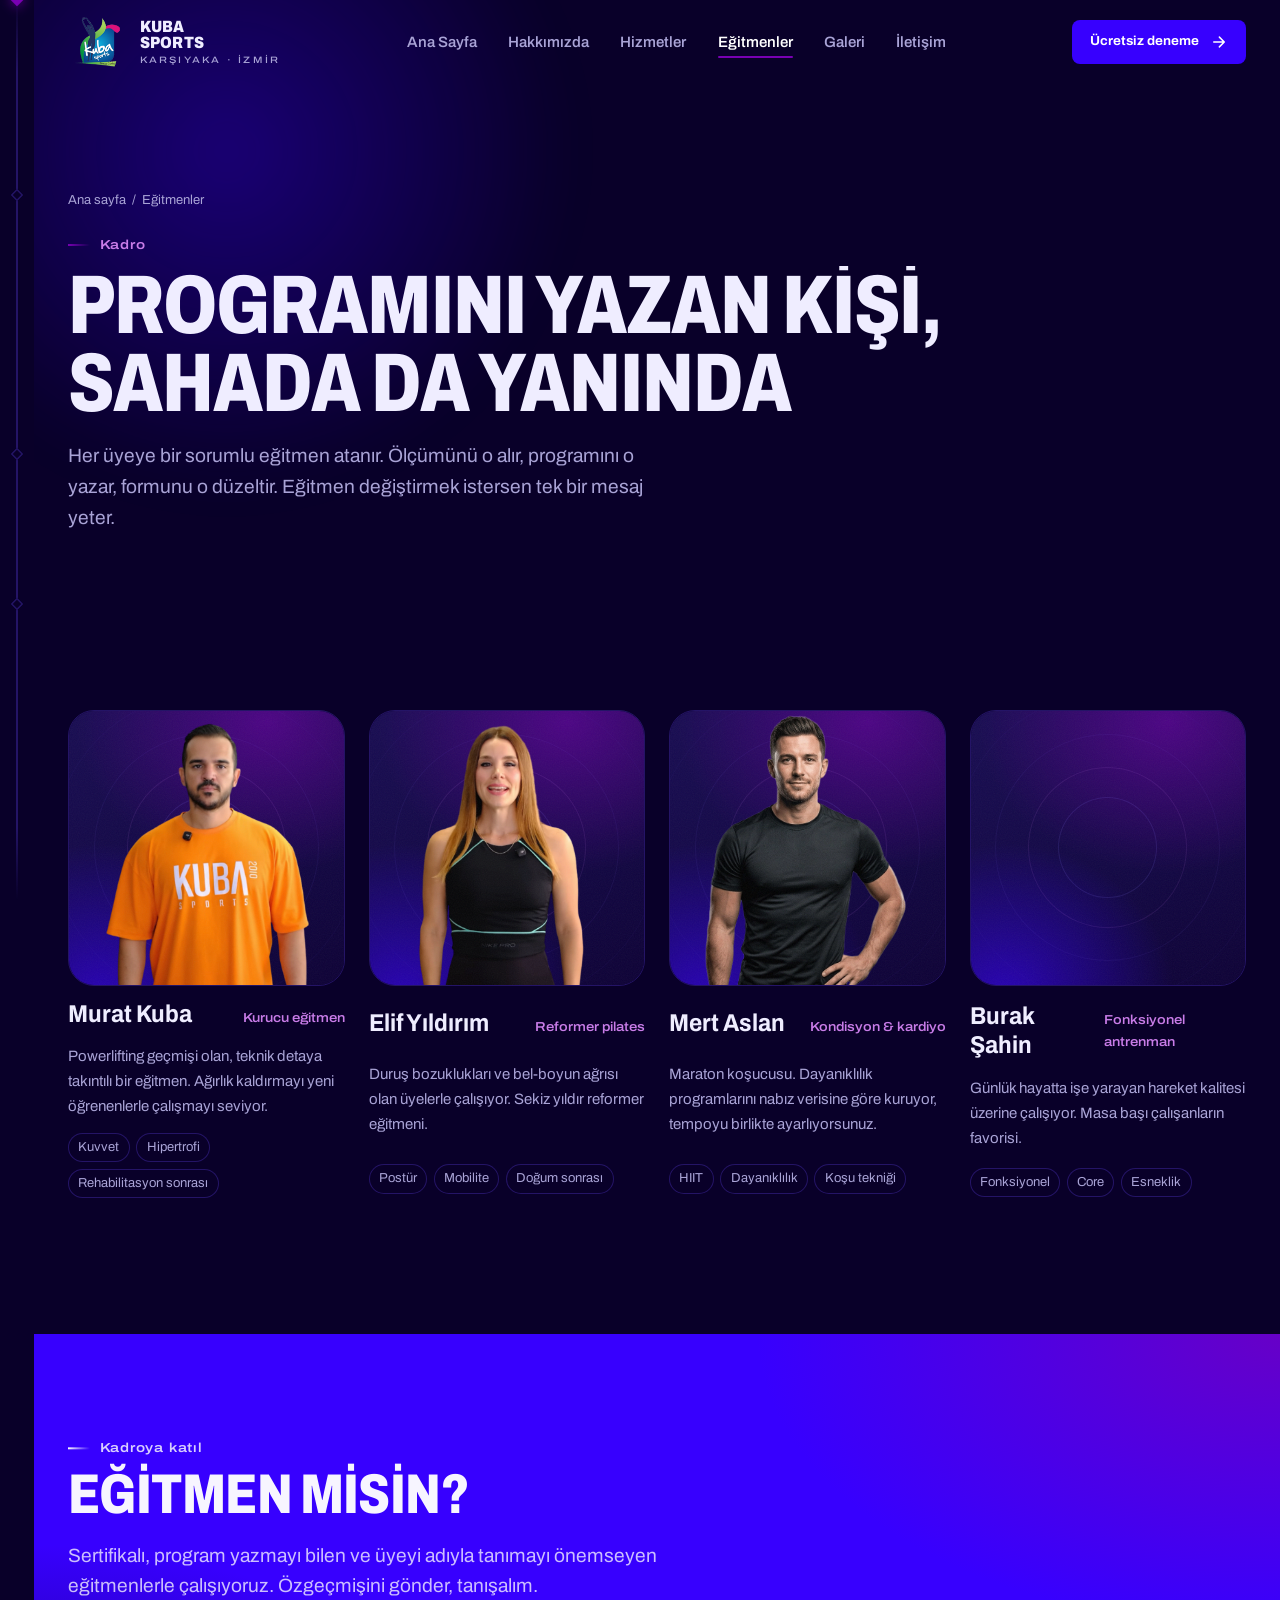
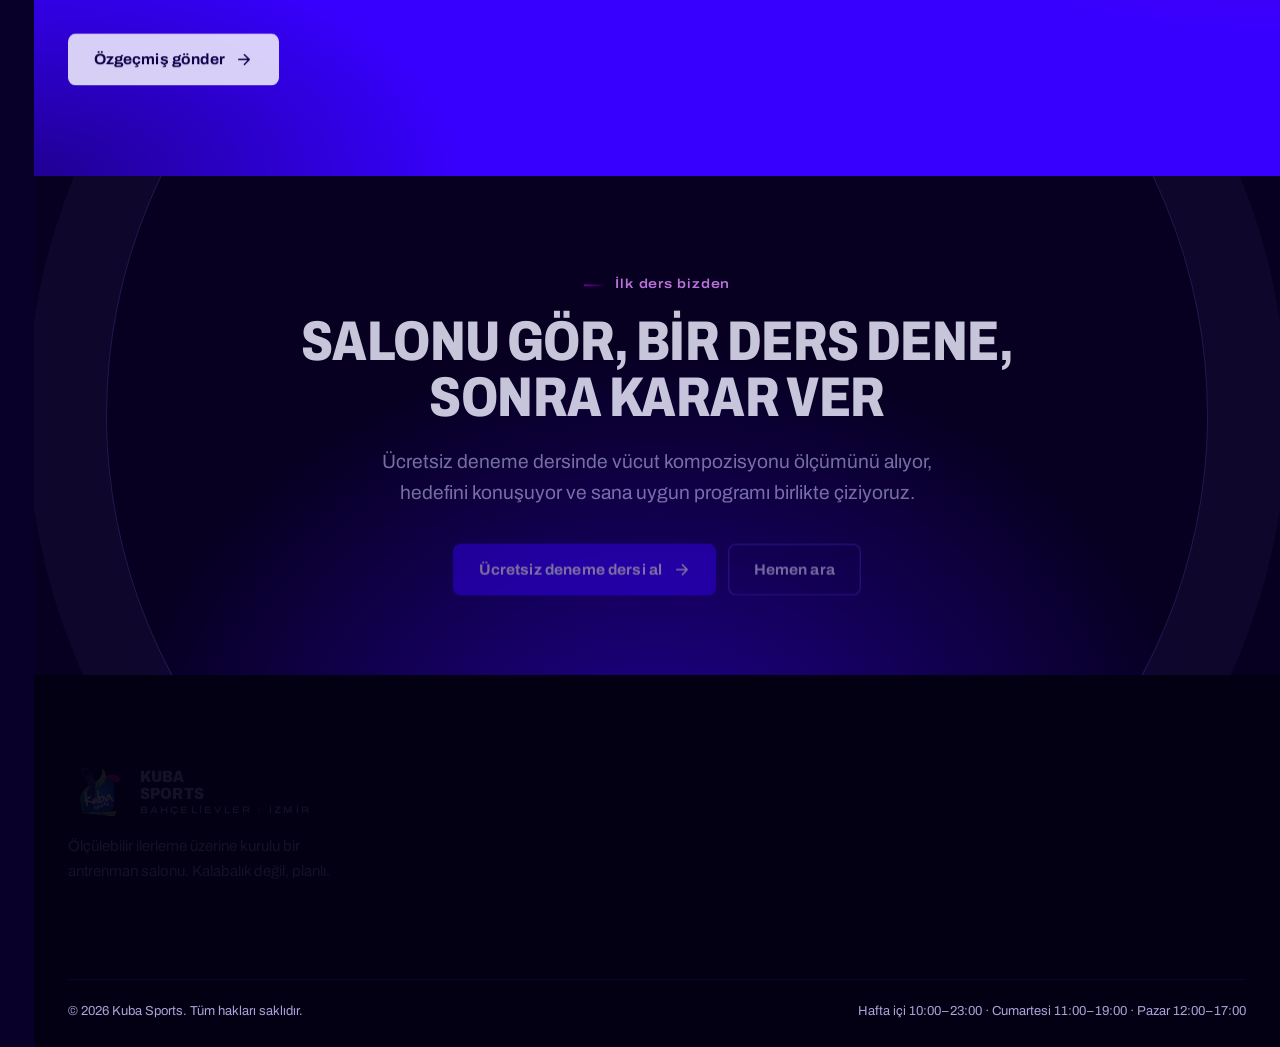
==== egitmenler.html @ 854f42fb "first commit" ====
<!DOCTYPE html>
<html lang="tr">
<head>
<meta charset="utf-8">
<meta name="viewport" content="width=device-width, initial-scale=1">
<title>Eğitmenler · Kuba Sports — Bahçelievler, İzmir</title>
<meta name="description" content="Kuba Sports eğitmen kadrosu: kuvvet, kondisyon, reformer pilates ve beslenme alanlarında sertifikalı antrenörler.">
<meta name="theme-color" content="#090029">
<meta property="og:title" content="Eğitmenler · Kuba Sports">
<meta property="og:description" content="Kuba Sports eğitmen kadrosu: kuvvet, kondisyon, reformer pilates ve beslenme alanlarında sertifikalı antrenörler.">
<meta property="og:type" content="website">
<meta property="og:locale" content="tr_TR">
<link rel="preconnect" href="https://fonts.googleapis.com">
<link rel="preconnect" href="https://fonts.gstatic.com" crossorigin>
<link rel="stylesheet" href="https://fonts.googleapis.com/css2?family=Archivo:wdth,wght@62..125,100..900&display=swap">
<link rel="stylesheet" href="assets/css/style.css">
<link rel="icon" href="assets/img/favicon-32.png" sizes="32x32" type="image/png">
<link rel="icon" href="assets/img/favicon-192.png" sizes="192x192" type="image/png">
<link rel="apple-touch-icon" href="assets/img/apple-touch-icon.png">
<link rel="canonical" href="https://www.kubasports.com/egitmenler.html">
<!-- HONOR_REDUCED_MOTION: false = işletim sisteminin "hareketi azalt" tercihini yok say (varsayılan);
     true = tercih açıksa giriş/kaydırma animasyonlarını kapat (html.reduce). Bkz. style.css sonu, main.js §4. -->
<script>(function(d,w){var h=d.documentElement;h.className+=" js";var HONOR_REDUCED_MOTION=false;if(HONOR_REDUCED_MOTION&&w.matchMedia("(prefers-reduced-motion: reduce)").matches){h.className+=" reduce";}else if("IntersectionObserver" in w){h.className+=" anim";w.__animGuard=setTimeout(function(){if(!d.querySelector(".is-in"))h.className=h.className.replace(/\banim\b/,"");},4000);}})(document,window);</script>

<!-- GSAP 3.12.5 (yerel kopya) — main.js §4 kaydırma belirmelerini bununla yapar.
     defer sırası korunmalı: main.js bu ikisinden SONRA çalışır. CDN yerine yerel
     dosya: head'deki 4 sn emniyet zamanlayıcısı yavaş ağda GSAP inmeden tetiklenip
     animasyonu sessizce iptal ediyordu. Yerel kopyada böyle bir yarış yok. -->
<script src="assets/js/vendor/gsap.min.js" defer></script>
<script src="assets/js/vendor/ScrollTrigger.min.js" defer></script>
<script src="assets/js/main.js" defer></script>
<!-- Yerel işletme yapısal verisi. Adres, telefon ve koordinatları gerçek
     bilgilerle güncelleyin; Google işletme panelindeki verilerle birebir aynı olmalı. -->
<script type="application/ld+json">
{
  "@context": "https://schema.org",
  "@type": "HealthClub",
  "name": "Kuba Sports",
  "description": "Bahçelievler, İzmir'de ölçülebilir ilerleme üzerine kurulu antrenman salonu.",
  "url": "https://www.kubasports.com/",
  "telephone": "+90-232-382-20-82",
  "email": "info@kubasports.com",
  "address": {
    "@type": "PostalAddress",
    "streetAddress": "Bahçelievler Mah. Zübeyde Hanım Cd.",
    "addressLocality": "Karşıyaka",
    "addressRegion": "İzmir",
    "postalCode": "35600",
    "addressCountry": "TR"
  },
  "openingHoursSpecification": [
    { "@type": "OpeningHoursSpecification", "dayOfWeek": ["Monday","Tuesday","Wednesday","Thursday","Friday"], "opens": "10:00", "closes": "23:00" },
    { "@type": "OpeningHoursSpecification", "dayOfWeek": "Saturday", "opens": "11:00", "closes": "19:00" },
    { "@type": "OpeningHoursSpecification", "dayOfWeek": "Sunday", "opens": "12:00", "closes": "17:00" }
  ],
  "priceRange": "$$"
}
</script>
</head>
<body>
<a class="skip" href="#main">İçeriğe geç</a>

<div class="rail" aria-hidden="true"><span class="rail__track"></span><span class="rail__fill"></span></div>

<header class="site-header">
  <div class="container header-inner">
    <a class="brand" href="index.html" aria-label="Kuba Sports ana sayfa">
      <img class="brand__mark" src="assets/img/kubasports-logo.png" alt="" width="116" height="100" decoding="async">
      <span class="brand__name">KUBA<br>SPORTS<span>KARŞIYAKA · İZMİR</span></span>
    </a>
    <nav class="nav" aria-label="Ana menü">
      <ul><li><a href="index.html">Ana Sayfa</a></li><li><a href="hakkimizda.html">Hakkımızda</a></li><li><a href="hizmetler.html">Hizmetler</a></li><li><a href="egitmenler.html" aria-current="page">Eğitmenler</a></li><li><a href="galeri.html">Galeri</a></li><li><a href="iletisim.html">İletişim</a></li></ul>
    </nav>
    <div class="header-actions">
      <a class="btn btn--sm" href="iletisim.html"><span>Ücretsiz deneme</span><svg class="arrow" viewBox="0 0 24 24" fill="none" stroke="currentColor" stroke-width="2" stroke-linecap="round" stroke-linejoin="round" aria-hidden="true"><path d="M5 12h13M12.5 5.5 19 12l-6.5 6.5"/></svg></a>
      <button class="burger" type="button" aria-label="Menüyü aç" aria-expanded="false" aria-controls="drawer"><span></span></button>
    </div>
  </div>
</header>

<div class="drawer" id="drawer" aria-hidden="true">
  <a href="index.html">ANA SAYFA<small>00</small></a><a href="hakkimizda.html">HAKKIMIZDA<small>01</small></a><a href="hizmetler.html">HİZMETLER<small>02</small></a><a href="egitmenler.html" aria-current="page">EĞİTMENLER<small>03</small></a><a href="galeri.html">GALERİ<small>04</small></a><a href="iletisim.html">İLETİŞİM<small>05</small></a>
  <a class="btn" href="iletisim.html"><span>Ücretsiz deneme dersi</span><svg class="arrow" viewBox="0 0 24 24" fill="none" stroke="currentColor" stroke-width="2" stroke-linecap="round" stroke-linejoin="round" aria-hidden="true"><path d="M5 12h13M12.5 5.5 19 12l-6.5 6.5"/></svg></a>
</div>

<main id="main">

<section class="page-head" data-rail><span class="page-head__glow" aria-hidden="true"></span><div class="container"><nav class="crumbs" aria-label="Site yolu"><a href="index.html">Ana sayfa</a> &nbsp;/&nbsp; Eğitmenler</nav><span class="tag">Kadro</span><h1 class="h1" style="margin-top:.6rem"><span class="mask"><span>PROGRAMINI YAZAN KİŞİ,<br>SAHADA DA YANINDA</span></span></h1><p class="lead" style="margin-top:1.2rem">Her üyeye bir sorumlu eğitmen atanır. Ölçümünü o alır, programını o yazar, formunu o düzeltir. Eğitmen değiştirmek istersen tek bir mesaj yeter.</p></div></section>

<section class="section section--flush-top" data-rail>
  <div class="container">
    <div class="grid g-2 g-4 reveal-group"><article class="trainer"><div class="media media--cutout" style="--photo:url('../img/murat-kuba-2.png')"><span class="media__rings" aria-hidden="true"><i></i><i></i><i></i><i></i></span><span class="media__grain" aria-hidden="true"></span></div><div class="trainer__meta"><h3 class="h3">Murat Kuba</h3><span class="trainer__role">Kurucu eğitmen</span></div><p>Powerlifting geçmişi olan, teknik detaya takıntılı bir eğitmen. Ağırlık kaldırmayı yeni öğrenenlerle çalışmayı seviyor.</p><ul class="trainer__tags"><li>Kuvvet</li><li>Hipertrofi</li><li>Rehabilitasyon sonrası</li></ul></article><article class="trainer"><div class="media media--cutout" style="--photo:url('../img/pt2.png')"><span class="media__rings" aria-hidden="true"><i></i><i></i><i></i><i></i></span><span class="media__grain" aria-hidden="true"></span></div><div class="trainer__meta"><h3 class="h3">Elif Yıldırım</h3><span class="trainer__role">Reformer pilates</span></div><p>Duruş bozuklukları ve bel-boyun ağrısı olan üyelerle çalışıyor. Sekiz yıldır reformer eğitmeni.</p><ul class="trainer__tags"><li>Postür</li><li>Mobilite</li><li>Doğum sonrası</li></ul></article><article class="trainer"><div class="media media--cutout" style="--photo:url('../img/pt4.webp')"><span class="media__rings" aria-hidden="true"><i></i><i></i><i></i><i></i></span><span class="media__grain" aria-hidden="true"></span></div><div class="trainer__meta"><h3 class="h3">Mert Aslan</h3><span class="trainer__role">Kondisyon &amp; kardiyo</span></div><p>Maraton koşucusu. Dayanıklılık programlarını nabız verisine göre kuruyor, tempoyu birlikte ayarlıyorsunuz.</p><ul class="trainer__tags"><li>HIIT</li><li>Dayanıklılık</li><li>Koşu tekniği</li></ul></article><article class="trainer"><div class="media media--cutout" style="--photo:url('../img/pt1.webp')"><span class="media__rings" aria-hidden="true"><i></i><i></i><i></i><i></i></span><span class="media__grain" aria-hidden="true"></span></div><div class="trainer__meta"><h3 class="h3">Burak Şahin</h3><span class="trainer__role">Fonksiyonel antrenman</span></div><p>Günlük hayatta işe yarayan hareket kalitesi üzerine çalışıyor. Masa başı çalışanların favorisi.</p><ul class="trainer__tags"><li>Fonksiyonel</li><li>Core</li><li>Esneklik</li></ul></article></div>
  </div>
</section>

<section class="panel" data-rail>
  <div class="container">
    <div class="reveal-group" style="max-width:62ch">
      <span class="tag">Kadroya katıl</span>
      <h2 class="h2" style="margin-top:.4rem">EĞİTMEN MİSİN?</h2>
      <p class="lead" style="margin-top:1rem">Sertifikalı, program yazmayı bilen ve üyeyi adıyla tanımayı önemseyen eğitmenlerle çalışıyoruz. Özgeçmişini gönder, tanışalım.</p>
      <div class="btn-row" style="margin-top:1.8rem">
        <a class="btn btn--on-volt" href="mailto:kariyer@kubasports.com"><span>Özgeçmiş gönder</span><svg class="arrow" viewBox="0 0 24 24" fill="none" stroke="currentColor" stroke-width="2" stroke-linecap="round" stroke-linejoin="round" aria-hidden="true"><path d="M5 12h13M12.5 5.5 19 12l-6.5 6.5"/></svg></a>
      </div>
    </div>
  </div>
</section>

<section class="cta-band" data-rail>
  <div class="container cta-band__inner reveal-group">
    <span class="tag">İlk ders bizden</span>
    <h2 class="h2">SALONU GÖR, BİR DERS DENE,<br>SONRA KARAR VER</h2>
    <p class="lead" style="text-align:center">Ücretsiz deneme dersinde vücut kompozisyonu ölçümünü alıyor, hedefini konuşuyor ve sana uygun programı birlikte çiziyoruz.</p>
    <div class="btn-row" style="justify-content:center;margin-top:.8rem">
      <a class="btn" href="iletisim.html"><span>Ücretsiz deneme dersi al</span><svg class="arrow" viewBox="0 0 24 24" fill="none" stroke="currentColor" stroke-width="2" stroke-linecap="round" stroke-linejoin="round" aria-hidden="true"><path d="M5 12h13M12.5 5.5 19 12l-6.5 6.5"/></svg></a>
      <a class="btn btn--ghost" href="tel:+902323822082"><span>Hemen ara</span></a>
    </div>
  </div>
</section>
</main>

<footer class="site-footer">
  <div class="container">
    <div class="footer-grid reveal-group">
      <div>
        <a class="brand" href="index.html" aria-label="Kuba Sports ana sayfa">
          <img class="brand__mark" src="assets/img/kubasports-logo.png" alt="" width="116" height="100" decoding="async">
          <span class="brand__name">KUBA<br>SPORTS<span>BAHÇELİEVLER · İZMİR</span></span>
        </a>
        <p class="muted" style="margin-top:1rem;max-width:32ch;font-size:var(--fs-sm)">Ölçülebilir ilerleme üzerine kurulu bir antrenman salonu. Kalabalık değil, planlı.</p>
      </div>
      <div>
        <h4>Salon</h4>
        <ul><li><a href="hakkimizda.html">Hakkımızda</a></li><li><a href="hizmetler.html">Hizmetler</a></li><li><a href="egitmenler.html">Eğitmenler</a></li><li><a href="galeri.html">Galeri</a></li><li><a href="iletisim.html">İletişim</a></li></ul>
      </div>
      <div>
        <h4>Hizmetler</h4>
        <ul>
          <li><a href="hizmetler.html#performans">Vücut performansı</a></li>
          <li><a href="hizmetler.html#kardiyo">Kardiyo &amp; kondisyon</a></li>
          <li><a href="hizmetler.html#pilates">Reformer pilates</a></li>
          <li><a href="hizmetler.html#beslenme">Beslenme desteği</a></li>
        </ul>
      </div>
      <div>
        <h4>Ulaşım</h4>
        <ul class="muted">
          <li>Bahçelievler, Zübeyde Hanım Cd.<br>35600 Karşıyaka / İzmir</li>
          <li><a href="tel:+902323822082">0 (232) 382 20 82</a></li>
          <li><a href="mailto:info@kubasports.com">info@kubasports.com</a></li>
        </ul>
        <div class="socials" style="margin-top:1rem">
          <a href="https://www.instagram.com/kubasports" target="_blank" rel="noopener" aria-label="Instagram"><svg viewBox="0 0 24 24" fill="none" stroke="currentColor" stroke-width="1.7" stroke-linecap="round" stroke-linejoin="round" aria-hidden="true"><rect x="3.5" y="3.5" width="17" height="17" rx="5"/><circle cx="12" cy="12" r="3.8"/><circle cx="17" cy="7" r="1"/></svg></a>
          <a href="https://www.facebook.com/people/Kuba-Sports-Fitness-Center/100063481929854/#" target="_blank" rel="noopener" aria-label="Facebook"><svg viewBox="0 0 24 24" fill="none" stroke="currentColor" stroke-width="1.7" stroke-linecap="round" stroke-linejoin="round" aria-hidden="true"><path d="M18 2.5h-3a5 5 0 0 0-5 5v3H7v4h3v7h4v-7h3l1-4h-4v-3a1 1 0 0 1 1-1h3Z"/></svg></a>
        </div>
      </div>
    </div>
    <div class="footer-bottom">
      <span>&copy; <span data-year>2026</span> Kuba Sports. Tüm hakları saklıdır.</span>
      <span>Hafta içi 10:00–23:00 · Cumartesi 11:00–19:00 · Pazar 12:00–17:00</span>
    </div>
  </div>
</footer>
</body>
</html>
---- assets/css/style.css ----
/* =============================================================
   KUBA SPORTS — Bahçelievler, İzmir
   Tasarım sistemi / Design system
   60% #090029  ·  30% #3700FE  ·  10% #7900B2
   ============================================================= */
/* ---------- 1. Tokens ---------- */
:root{
  /* Marka renkleri — 60/30/10 alan dağılımı */
  --ink:      #090029;   /* %60 — sayfa zemini */
  --volt:     #3700FE;   /* %30 — tam genişlik paneller, butonlar */
  --plum:     #7900B2;   /* %10 — vurgular, parıltı, işaretler */

  /* Türevler */
  --ink-950:  #040014;
  --ink-900:  #070020;
  --ink-800:  #0D0135;
  --ink-750:  #120744;
  --ink-700:  #180C52;
  --ink-600:  #241466;
  --volt-lit: #8B7BFF;   /* koyu zeminde okunur volt tonu (6.1:1) */
  --plum-lit: #C97CE8;
  --paper:    #EFEDFF;
  --paper-dim:#A9A3D6;
  --white:    #FFFFFF;

  /* Tipografi */
  --font: 'Archivo', 'Segoe UI', system-ui, -apple-system, sans-serif;
  --fs-display: clamp(2.9rem, 9.4vw, 8rem);
  --fs-hero-sub: clamp(1rem, 1.4vw, 1.15rem);
  --fs-h1:  clamp(2.6rem, 6.5vw, 5.2rem);
  --fs-h2:  clamp(2rem, 4.4vw, 3.5rem);
  --fs-h3:  clamp(1.3rem, 1.9vw, 1.65rem);
  --fs-h4:  clamp(1.05rem, 1.3vw, 1.2rem);
  --fs-body: 1.0625rem;
  --fs-sm:  0.9375rem;
  --fs-xs:  0.8125rem;

  /* Ritim */
  --space-1: 0.5rem;
  --space-2: 1rem;
  --space-3: 1.5rem;
  --space-4: 2.5rem;
  --space-5: 4rem;
  --space-6: 6rem;
  --space-7: 8.5rem;

  --radius-s: 8px;
  --radius-m: 16px;
  --radius-l: 26px;
  --maxw: 1400px;
  --rail: 34px;

  --ease:     cubic-bezier(.16,1,.3,1);    /* yumuşak duruş — giriş hareketleri */
  --ease-out: cubic-bezier(.22,.61,.36,1); /* yavaşlayarak durur — hover */

  /* Süre amaca göre seçilir; tek bir değer her yere uygulanmaz.
     Hepsi transform/opacity üzerinden çalışır, layout yeniden hesaplanmaz. */
  --t-feedback: 220ms;  /* renk, opaklık, odak — anında cevap */
  --t-move:     300ms;  /* kalkma, kayma, ölçek */
  --t-press:    140ms;  /* basma — bırakmadan hızlı olmalı */
  --t-zoom:     560ms;  /* görsel yakınlaşması: geniş alan, uzun yol */
  --t-enter:    620ms;  /* sayfa başlığı bloğunun açılışı */
  --t-reveal:   720ms;  /* kaydırmada beliren bloklar */
  --t-hero:     820ms;  /* yalnızca açılış koreografisi */

  /* Kaydırma belirmesi (reveal) — main.js §4 bu değerleri okur. */
  --reveal-shift: 30px; /* başlangıçtaki aşağı kayma */
  --reveal-step:  80ms; /* aynı karede giren hedefler arası kademe */
  --reveal-cap:   7;    /* kademe üst sınırı: en geç 7 × 80 = 560 ms */

  /* MİMARİ KURAL — bu ayrım olmazsa geçişler birbirini ezer:
     · GİRİŞ hareketi (reveal, hero, çekmece)  -> translate / scale (bağımsız property)
     · ETKİLEŞİM hareketi (hover, active)      -> transform
     Ayrıca bir "transition" kısayolu, aynı elemana uyan başka bir kuralda
     tekrar yazılırsa öncekinin listesini TAMAMEN siler. Bu yüzden geniş
     seçiciler (".footer-grid a", ".drawer a" gibi) bileşenleri kapsamamalıdır. */
}

/* ---------- 2. Reset ---------- */
*,*::before,*::after{ box-sizing:border-box; }
html{ -webkit-text-size-adjust:100%; scroll-behavior:smooth; }
body{
  margin:0;
  background:var(--ink);
  color:var(--paper);
  font-family:var(--font);
  font-size:var(--fs-body);
  line-height:1.65;
  font-variation-settings:'wdth' 100,'wght' 400;
  -webkit-font-smoothing:antialiased;
  overflow-x:hidden;
}
img,svg,video{ max-width:100%; display:block; }
a{ color:inherit; text-decoration:none; }
button{ font:inherit; color:inherit; background:none; border:0; cursor:pointer; }
h1,h2,h3,h4,p,ul,ol,figure{ margin:0; }
ul{ list-style:none; padding:0; }
::selection{ background:var(--plum); color:var(--white); }

:focus-visible{
  outline:3px solid var(--plum-lit);
  outline-offset:3px;
  border-radius:4px;
}

.skip{
  position:absolute; left:-9999px; top:0; z-index:200;
  background:var(--volt); color:var(--white);
  padding:.75rem 1.25rem; border-radius:0 0 var(--radius-s) 0;
}
.skip:focus{ left:0; }

/* ---------- 3. Tipografik sınıflar ---------- */
.display{
  font-size:var(--fs-display);
  font-variation-settings:'wdth' 74,'wght' 900;
  line-height:.86;
  letter-spacing:-.015em;
  text-transform:uppercase;
  margin:0;
}

/* Vurgu kelimesi — %30 volt'tan %10 plum'a geçiş.
   Ham --volt (#3700FE) ink zemini üzerinde okunmaz; bu yüzden sistemin
   "koyu zeminde okunur" türevleri kullanılır. Uçlar #8B7BFF (6.1:1) ve
   #C97CE8 (7.2:1); aradaki tonlar da AA eşiğinin üzerinde kalır. */
.display__accent{
  color:var(--volt-lit);            /* background-clip yoksa düz geri dönüş */
}
@supports (background-clip:text) or (-webkit-background-clip:text){
  .display__accent{
    background-image:linear-gradient(100deg,var(--plum),var(--volt));
    -webkit-background-clip:text;
            background-clip:text;
    color:transparent;
  }
}
/* Yüksek kontrast modunda metin kaybolmamalı — gradyan iptal, sistem rengi. */
@media (forced-colors:active){
  .display__accent{ background-image:none; color:CanvasText; }
}
h1,.h1{ font-size:var(--fs-h1); font-variation-settings:'wdth' 78,'wght' 800; line-height:.94; letter-spacing:-.012em; text-transform:uppercase; }
h2,.h2{ font-size:var(--fs-h2); font-variation-settings:'wdth' 80,'wght' 800; line-height:1.0; letter-spacing:-.01em; text-transform:uppercase; }
h3,.h3{ font-size:var(--fs-h3); font-variation-settings:'wdth' 92,'wght' 700; line-height:1.18; }
h4,.h4{ font-size:var(--fs-h4); font-variation-settings:'wdth' 95,'wght' 650; line-height:1.3; }

.lead{ font-size:clamp(1.05rem,1.5vw,1.25rem); color:var(--paper-dim); max-width:56ch; line-height:1.6; }
.muted{ color:var(--paper-dim); }
.measure{ max-width:64ch; }
.measure-s{ max-width:48ch; }

/* Bölüm etiketi — tick + küçük genişletilmiş metin */
.tag{
  display:inline-flex; align-items:center; gap:.6rem;
  font-size:var(--fs-xs);
  font-variation-settings:'wdth' 118,'wght' 600;
  color:var(--plum-lit);
  letter-spacing:.06em;
}
.tag::before{
  content:''; width:22px; height:2px; flex:none;
  background:linear-gradient(90deg,var(--plum),transparent);
}

/* ---------- 4. Yerleşim ---------- */
.container{
  width:100%;
  max-width:var(--maxw);
  margin-inline:auto;
  padding-inline:22px;
}
.section{ padding-block:var(--space-6); position:relative; }
.section--tight{ padding-block:var(--space-5); }
.section--flush-top{ padding-top:var(--space-4); }
.section--snug-top{ padding-top:var(--space-2); }
.section-head{ display:grid; gap:var(--space-2); margin-bottom:var(--space-4); max-width:70ch; }
.section-head .h2{ margin-top:.35rem; }

.grid{ display:grid; gap:var(--space-3); }
@media (min-width:720px){
  .container{ padding-inline:34px; }
  .g-2{ grid-template-columns:repeat(2,1fr); }
  .g-3{ grid-template-columns:repeat(3,1fr); }
}
@media (min-width:1040px){
  .section{ padding-block:var(--space-7); }
  .section--tight{ padding-block:var(--space-6); }
  .section--snug-top{ padding-top:var(--space-2); }
  .g-4{ grid-template-columns:repeat(4,1fr); }
  .g-3-lg{ grid-template-columns:repeat(3,1fr); }
}

/* ---------- 5. Butonlar ---------- */
.btn{
  --btn-bg:var(--volt);
  --btn-fg:var(--white);
  position:relative;
  display:inline-flex; align-items:center; justify-content:center; gap:.65rem;
  min-height:52px; padding:.85rem 1.6rem;
  background:var(--btn-bg); color:var(--btn-fg);
  border-radius:var(--radius-s);
  font-size:var(--fs-sm);
  font-variation-settings:'wdth' 104,'wght' 680;
  letter-spacing:.01em;
  cursor:pointer;
  overflow:hidden;
  /* color + background-color listede olmadan .btn--on-volt:hover'daki
     --btn-fg değişimi anında zıplıyordu (özel değişken kendisi animasyon
     edilemez; ama onu okuyan 'color' edilebilir). */
  transition:transform var(--t-move) var(--ease-out), box-shadow var(--t-move) var(--ease-out),
             color var(--t-feedback) var(--ease-out), background-color var(--t-feedback) var(--ease-out);
  will-change:transform;
}
.btn > *{ position:relative; z-index:1; }
.btn::before{
  content:''; position:absolute; inset:0; z-index:0;
  background:var(--plum);
  transform:translateY(101%);
  transition:transform var(--t-move) var(--ease-out);
}
.btn:hover::before,.btn:focus-visible::before{ transform:translateY(0); }
.btn:hover{ transform:translateY(-2px) scale(1.015); box-shadow:0 16px 36px -14px var(--plum); }
.btn:active{ transform:translateY(0) scale(.975); transition-duration:var(--t-press); }

.btn--ghost{ --btn-bg:transparent; --btn-fg:var(--paper); box-shadow:inset 0 0 0 1.5px var(--ink-600); }
.btn--ghost:hover{ box-shadow:inset 0 0 0 1.5px var(--plum), 0 14px 34px -18px var(--plum); }
.btn--on-volt{ --btn-bg:var(--white); --btn-fg:var(--ink); }
.btn--on-volt::before{ background:var(--ink); }
.btn--on-volt:hover{ --btn-fg:var(--white); box-shadow:0 14px 34px -14px rgba(0,0,0,.6); }
.btn--sm{ min-height:44px; padding:.6rem 1.1rem; font-size:var(--fs-xs); }
.btn-row{ display:flex; flex-wrap:wrap; gap:.75rem; }

.arrow{ width:18px; height:18px; flex:none; transition:transform var(--t-move) var(--ease-out); }
.btn:hover .arrow{ transform:translateX(4px); }

/* Metin bağlantısı */
.link{
  display:inline-flex; align-items:center; gap:.5rem;
  font-size:var(--fs-sm);
  font-variation-settings:'wdth' 100,'wght' 640;
  color:var(--volt-lit);
  padding-block:.35rem;
}
.link .arrow{ width:16px; height:16px; }
/* Renk geçişi yoktu — eklendi. */
.link{ transition:color var(--t-feedback) var(--ease-out); }
.link:hover{ color:var(--plum-lit); }
.link:active{ transform:translateY(1px); transition-duration:var(--t-press); }
.link:hover .arrow{ transform:translateX(5px); }

/* ---------- 6. İlerleme rayı ---------- */
.rail{
  position:fixed; top:0; left:0; bottom:0; width:var(--rail);
  z-index:40; pointer-events:none; display:none;
}
.rail__track{
  position:absolute; top:0; bottom:0; left:50%; width:2px;
  transform:translateX(-50%);
  background:linear-gradient(180deg,transparent,var(--ink-600) 8%,var(--ink-600) 92%,transparent);
}
.rail__fill{
  position:absolute; top:0; left:50%; width:2px; height:100%;
  transform:translateX(-50%) scaleY(0); transform-origin:top;
  background:linear-gradient(180deg,var(--volt),var(--plum));
}
.rail__tick{
  position:absolute; left:50%; width:9px; height:9px;
  transform:translate(-50%,-50%) rotate(45deg);
  background:var(--ink); box-shadow:inset 0 0 0 1.5px var(--ink-600);
  transition:background var(--t-move) var(--ease-out), box-shadow var(--t-move) var(--ease-out);
}
.rail__tick.is-passed{ background:var(--plum); box-shadow:inset 0 0 0 1.5px var(--plum), 0 0 12px var(--plum); }
@media (min-width:1180px){
  .rail{ display:block; }
  body{ padding-left:var(--rail); }
  .site-header{ padding-left:var(--rail); }
}

/* ---------- 7. Üst bar ---------- */
.site-header{
  position:fixed; inset:0 0 auto 0; z-index:60;
  /* Yükseklik geçişi layout tetikler; contain ile yeniden hesaplama
     sadece header'ın içine hapsedilir, sayfanın geri kalanı etkilenmez. */
  contain:layout style;
  transition:background var(--t-move) var(--ease-out), box-shadow var(--t-move) var(--ease-out);
}
.site-header.is-stuck{
  background:rgba(9,0,41,.82);
  backdrop-filter:blur(14px) saturate(140%);
  -webkit-backdrop-filter:blur(14px) saturate(140%);
  box-shadow:0 1px 0 var(--ink-700);
}
.header-inner{
  display:flex; align-items:center; justify-content:space-between; gap:var(--space-2);
  height:84px;
  transition:height var(--t-move) var(--ease-out);
}
.site-header.is-stuck .header-inner{ height:68px; }
.site-header.is-stuck .brand__mark{ height:44px; }

.brand{ display:flex; align-items:center; gap:.7rem; flex:none;
  transition:opacity var(--t-move) var(--ease-out); }
.brand:hover{ opacity:.82; }
/* Marka görseli: en-boy oranı korunur, yükseklik sabittir (layout animasyonu yok). */
.brand__mark{ width:auto; height:52px; flex:none; }
.brand__name{
  font-size:1.02rem; line-height:1;
  font-variation-settings:'wdth' 86,'wght' 850;
  text-transform:uppercase; letter-spacing:.02em;
}
.brand__name span{ display:block; font-size:.58rem; letter-spacing:.24em;
  font-variation-settings:'wdth' 118,'wght' 500; color:var(--paper-dim); margin-top:.28rem; }

.nav{ display:none; }
.nav ul{ display:flex; align-items:center; gap:.35rem; }
.nav a{
  position:relative; display:block; padding:.55rem .8rem;
  font-size:var(--fs-sm);
  font-variation-settings:'wdth' 100,'wght' 560;
  color:var(--paper-dim);
  border-radius:var(--radius-s);
  transition:color var(--t-feedback) var(--ease-out);
}
.nav a::after{
  content:''; position:absolute; left:.8rem; right:.8rem; bottom:.3rem; height:2px;
  background:var(--plum); border-radius:2px;
  transform:scaleX(0); transform-origin:left;
  transition:transform var(--t-move) var(--ease-out);
}
.nav a:hover{ color:var(--paper); }
.nav a:hover::after{ transform:scaleX(1); }
.nav a[aria-current="page"]{ color:var(--white); }
.nav a[aria-current="page"]::after{ transform:scaleX(1); }

.header-actions{ display:flex; align-items:center; gap:.6rem; }
.header-actions .btn{ display:none; }

.burger{
  width:46px; height:46px; display:grid; place-items:center;
  border-radius:var(--radius-s);
  box-shadow:inset 0 0 0 1.5px var(--ink-600);
}
.burger{ transition:box-shadow var(--t-feedback) var(--ease-out), background var(--t-feedback) var(--ease-out); }
.burger:hover{ box-shadow:inset 0 0 0 1.5px var(--plum); }
.burger span{ display:block; width:19px; height:1.8px; background:var(--paper); border-radius:2px; position:relative; transition:transform var(--t-move) var(--ease), opacity var(--t-feedback); }
.burger span::before,.burger span::after{
  content:''; position:absolute; left:0; width:19px; height:1.8px; background:var(--paper); border-radius:2px;
  transition:transform var(--t-move) var(--ease);
}
.burger span::before{ top:-6px; }
.burger span::after{ top:6px; }
body.nav-open .burger span{ background:transparent; }
body.nav-open .burger span::before{ transform:translateY(6px) rotate(45deg); }
body.nav-open .burger span::after{ transform:translateY(-6px) rotate(-45deg); }

@media (min-width:1040px){
  .nav{ display:block; }
  .header-actions .btn{ display:inline-flex; }
  .burger{ display:none; }
}

/* Mobil çekmece */
.drawer{
  position:fixed; inset:0; z-index:55;
  background:var(--ink-950);
  padding:110px 22px var(--space-4);
  display:grid; align-content:start; gap:.2rem;
  translate:100% 0;
  visibility:hidden;
  transition:translate var(--t-move) var(--ease), visibility 0s linear var(--t-move);
}
body.nav-open .drawer{
  translate:none;
  visibility:visible;
  transition:translate var(--t-move) var(--ease), visibility 0s linear 0s;
}
body.nav-open{ overflow:hidden; }

/* Bağlantılar panelin arkasından sırayla kayar.
   ":not(.btn)" şart: aksi halde bu kuralın transition kısayolu, çekmecedeki
   CTA butonunun kendi .btn listesini (box-shadow, background-color) siliyordu. */
.drawer a:not(.btn){
  opacity:0; translate:24px 0;
  transition:opacity var(--t-feedback) var(--ease-out), translate var(--t-move) var(--ease), color var(--t-feedback) var(--ease-out);
}
body.nav-open .drawer a:not(.btn){ opacity:1; translate:none; }
body.nav-open .drawer a:not(.btn):nth-child(1){ transition-delay:80ms; }
body.nav-open .drawer a:not(.btn):nth-child(2){ transition-delay:115ms; }
body.nav-open .drawer a:not(.btn):nth-child(3){ transition-delay:150ms; }
body.nav-open .drawer a:not(.btn):nth-child(4){ transition-delay:185ms; }
body.nav-open .drawer a:not(.btn):nth-child(5){ transition-delay:220ms; }
body.nav-open .drawer a:not(.btn):nth-child(6){ transition-delay:255ms; }
/* CTA butonu girişini ANIMATION ile alır — animation, elemanın kendi
   transition'ına dokunmaz, dolayısıyla hover'ı bozulmaz. */
@keyframes drawer-cta{ from{ opacity:0; translate:24px 0; } to{ opacity:1; translate:none; } }
body.nav-open .drawer .btn{ animation:drawer-cta var(--t-move) var(--ease) 290ms both; }
.drawer a:not(.btn){
  display:flex; align-items:baseline; justify-content:space-between;
  padding:1.05rem .2rem;
  border-bottom:1px solid var(--ink-700);
  font-size:1.6rem;
  font-variation-settings:'wdth' 82,'wght' 750;
  text-transform:uppercase;
}
.drawer a:not(.btn) small{ font-size:.7rem; letter-spacing:.18em; color:var(--paper-dim); font-variation-settings:'wdth' 118,'wght' 500; }
.drawer a:not(.btn)[aria-current="page"]{ color:var(--plum-lit); }
.drawer a:not(.btn):hover{ color:var(--plum-lit); }
.drawer .btn{ margin-top:var(--space-3); }

/* ---------- 8. Medya çerçevesi ----------
   Fotoğraf eklemek için tek satır:
   <div class="media" style="--photo:url('../img/hero.webp')">

   DİKKAT — yol bu dosyaya (assets/css/style.css) görelidir, HTML'e değil.
   Özel değişken içindeki url(), var() ile okunduğu stylesheet'e göre
   çözümlenir. Bu yüzden 'assets/img/...' yazmak 404 verir; '../img/...' doğrudur.
------------------------------------------- */
.media{
  position:relative; overflow:hidden;
  border-radius:var(--radius-l);
  background:var(--ink-800);
  border:1px solid var(--ink-600);
  aspect-ratio:4/3;   /* varsayılan; çocukları mutlak konumlu olduğu için gerekli */
}
.media::before{
  content:''; position:absolute; inset:0; z-index:1;
  background: 
    radial-gradient(120% 95% at 72% 4%, rgba(121,0,178,.55), transparent 58%),
    radial-gradient(100% 90% at 12% 104%, rgba(55,0,254,.62), transparent 62%),
    linear-gradient(158deg,var(--ink-700),var(--ink-750) 55%,var(--ink-800));
}
.media::after{
  content:''; position:absolute; inset:0; z-index:2;
  background-image:var(--photo,none);
  background-size:cover; background-position:center;
}
/* Şeffaf arka planlı kesilmiş figür (eğitmen portreleri): tam boy görünür,
   alt kenara oturur, tekrar etmez; degrade ve halkalar figürün arkasından görünür. */
.media--cutout::after{ background-size:auto 100%; background-position:center bottom; background-repeat:no-repeat; }
.media__rings{
  position:absolute; inset:0; z-index:1; display:grid; place-items:center;
  opacity:.5;
}
.media__rings i{
  position:absolute; border-radius:50%;
  border:1px solid rgba(139,123,255,.28);
}
.media__rings i:nth-child(1){ width:36%; padding-top:36%; }
.media__rings i:nth-child(2){ width:58%; padding-top:58%; border-color:rgba(201,124,232,.22); }
.media__rings i:nth-child(3){ width:82%; padding-top:82%; border-color:rgba(139,123,255,.14); }
.media__rings i:nth-child(4){ width:112%; padding-top:112%; border-color:rgba(139,123,255,.08); }
.media__grain{
  position:absolute; inset:0; z-index:3; pointer-events:none; opacity:.09;
  background-image:url("data:image/svg+xml,%3Csvg xmlns='http://www.w3.org/2000/svg' width='160' height='160'%3E%3Cfilter id='n'%3E%3CfeTurbulence type='fractalNoise' baseFrequency='.85' numOctaves='3'/%3E%3C/filter%3E%3Crect width='160' height='160' filter='url(%23n)' opacity='.6'/%3E%3C/svg%3E");
}
/* Görsel yakınlaşması: yalnızca pseudo katmanlar ölçeklenir, kutu sabit kalır.
   overflow:hidden taşmayı kırpar, layout hiç yeniden hesaplanmaz. */
.media::before,
.media::after,
.media__rings{
  transform-origin:center;
  transition:transform var(--t-zoom) var(--ease-out);
}
.media:hover::before,        .media:hover::after,        .media:hover .media__rings,
.trainer:hover .media::before,.trainer:hover .media::after,.trainer:hover .media__rings{
  transform:scale(1.055);
}
.media__label{
  position:absolute; z-index:4; left:1rem; bottom:1rem;
  font-size:var(--fs-xs); color:var(--paper);
  background:rgba(4,0,20,.82);
  border:1px solid var(--ink-600);
  padding:.45rem .85rem; border-radius:99px;
  max-width:calc(100% - 2rem); line-height:1.35;
  font-variation-settings:'wdth' 112,'wght' 520;
}

/* ---------- 9. Hero ---------- */
.hero{
  position:relative;
  padding-top:150px;
  padding-bottom:var(--space-5);
  overflow:hidden;
}
.hero__glow{
  position:absolute; z-index:0; pointer-events:none;
  width:min(90vw,900px); aspect-ratio:1;
  right:-20%; top:-28%;
  background:radial-gradient(circle,rgba(55,0,254,.34),rgba(121,0,178,.14) 44%,transparent 66%);
  filter:blur(28px);
}
.hero__inner{ position:relative; z-index:1; display:grid; gap:var(--space-4); }
.hero__eyebrow{ margin-bottom:1.1rem; }
.hero__sub{ margin-top:1.4rem; font-size:var(--fs-hero-sub); color:var(--paper-dim); max-width:46ch; }
.hero__cta{ margin-top:var(--space-3); }
.hero__media{ aspect-ratio:4/5; min-height:340px; }

@media (min-width:1040px){
  .hero{ padding-top:190px; padding-bottom:var(--space-6); }
  .hero__inner{ grid-template-columns:1.15fr .85fr; align-items:stretch; gap:var(--space-5); }
  /* Görsel kendi oranını dayatmaz; satır yüksekliğini soldaki sütun belirler. */
  .hero__media{ aspect-ratio:auto; height:100%; }
}

/* Satır maskesi — açılış animasyonu */
.mask{ display:block; overflow:hidden; }
.mask > span{ display:block; }

/* Ölçüm şeridi */
.metrics{
  display:grid; grid-template-columns:repeat(2,1fr);
  gap:1px; margin-top:var(--space-4);
  background:var(--ink-700);
  border-radius:var(--radius-m); overflow:hidden;
  box-shadow:inset 0 0 0 1px var(--ink-700);
}
.metrics li{ background:var(--ink-900); padding:1.15rem 1.15rem 1rem; }
.metrics b{
  display:block; font-size:clamp(1.7rem,3.6vw,2.4rem); line-height:1;
  font-variation-settings:'wdth' 82,'wght' 830;
  color:var(--white);
}
.metrics b i{ font-style:normal; color:var(--white); }
.metrics li > span{ display:block; margin-top:.45rem; font-size:var(--fs-xs); color:var(--paper-dim); line-height:1.45; }
@media (min-width:620px){ .metrics{ grid-template-columns:repeat(4,1fr); } }

/* ---------- 10. Hizmet kartları ---------- */
.card{
  position:relative;
  padding:1.6rem 1.5rem 1.4rem;
  border-radius:var(--radius-m);
  background:linear-gradient(168deg,var(--ink-750),var(--ink-900) 72%);
  box-shadow:inset 0 0 0 1px var(--ink-700);
  display:flex; flex-direction:column; gap:.9rem;
  transition:transform var(--t-move) var(--ease-out), box-shadow var(--t-move) var(--ease-out);
}
.card::after{
  content:''; position:absolute; inset:0; border-radius:inherit; pointer-events:none;
  background:radial-gradient(120% 70% at 50% 0%, rgba(121,0,178,.3), transparent 62%);
  opacity:0; transition:opacity var(--t-move) var(--ease-out);
}
.card:hover{ transform:translateY(-4px) scale(1.006); box-shadow:inset 0 0 0 1px var(--plum), 0 24px 44px -26px var(--plum); }
.card:active{ transform:translateY(-1px) scale(.996); transition-duration:var(--t-press); }
.card:hover::after{ opacity:1; }
.card > *{ position:relative; z-index:1; }
/* Kartın her yeri tıklanabilir: bağlantı kartı kaplar (erişilebilir "stretched link"). */
/* Tıklama alanı yalnızca yazı kadar; kartın tamamını kaplayan bağlantı
   kaplaması kaldırıldı. Ayraç çizgisi tam genişlikte kalsın diye bağlantı
   .card__foot içine alındı. */
.card__chip{
  align-self:flex-start;
  font-size:var(--fs-xs); color:var(--plum-lit);
  padding:.28rem .7rem; border-radius:99px;
  box-shadow:inset 0 0 0 1px rgba(201,124,232,.42);
  font-variation-settings:'wdth' 110,'wght' 560;
}
.card__icon{
  width:50px; height:50px; flex:none; display:grid; place-items:center;
  border-radius:14px; background:var(--volt); color:var(--white);
  box-shadow:0 10px 26px -14px var(--volt);
}
.card__icon svg{ width:24px; height:24px; }
.card p{ font-size:var(--fs-sm); color:var(--paper-dim); line-height:1.6; }
.card__foot{ margin-top:auto; padding-top:.9rem; border-top:1px solid var(--ink-700); }
.card .link{ width:fit-content; }

/* ---------- 11. Volt panel (%30 alan) ---------- */
.panel{
  position:relative; overflow:hidden;
  background:var(--volt); color:var(--white);
  padding-block:var(--space-6);
}
.panel::before{
  content:''; position:absolute; inset:0; pointer-events:none;
  background:
    radial-gradient(75% 120% at 100% 0%, rgba(121,0,178,.72), transparent 56%),
    radial-gradient(60% 90% at 0% 100%, rgba(9,0,41,.5), transparent 58%);
}
.panel > *{ position:relative; z-index:1; }
.panel .tag{ color:rgba(255,255,255,.82); }
.panel .tag::before{ background:linear-gradient(90deg,#fff,transparent); }
.panel .lead,.panel .muted{ color:rgba(255,255,255,.82); }

.benefits{ display:grid; gap:var(--space-3); margin-top:var(--space-4); }
.benefit{ display:flex; gap:1rem; align-items:flex-start; }
.benefit__icon{
  width:46px; height:46px; flex:none; display:grid; place-items:center;
  border-radius:13px; background:rgba(255,255,255,.12);
  box-shadow:inset 0 0 0 1px rgba(255,255,255,.28);
}
.benefit__icon svg{ width:22px; height:22px; }
.benefit h4{ margin-bottom:.3rem; }
.benefit p{ font-size:var(--fs-sm); color:rgba(255,255,255,.78); line-height:1.55; max-width:40ch; }
@media (min-width:720px){ .benefits{ grid-template-columns:repeat(2,1fr); gap:var(--space-4) var(--space-4); } }
@media (min-width:1040px){
  .panel__split{ display:grid; grid-template-columns:.85fr 1.15fr; gap:var(--space-5); align-items:center; }
  .panel__split .benefits{ margin-top:0; }
}

/* ---------- 12. Eğitmen kartları ---------- */
.trainer{ display:grid; gap:.9rem; }
.trainer .media{ aspect-ratio:1/1; transition:transform var(--t-move) var(--ease-out), border-color var(--t-move) var(--ease-out); }
.trainer:hover .media{ transform:translateY(-4px); border-color:var(--plum); }
.trainer__meta{ display:flex; align-items:baseline; justify-content:space-between; gap:1rem; }
.trainer__role{ font-size:var(--fs-xs); color:var(--plum-lit); font-variation-settings:'wdth' 112,'wght' 560; }
.trainer p{ font-size:var(--fs-sm); color:var(--paper-dim); }
.trainer__tags{
  display:flex; flex-wrap:wrap; gap:.4rem;
  /* Flex varsayılanı "stretch": bir etiket daha uzun olduğunda aynı satırdaki
     diğerleri de onun yüksekliğine uzuyor ve metin kutunun üstünde kalıyordu. */
  align-items:center;      /* etiketler birbirine göre dikeyde ortalanır */
  align-content:center;    /* satır sarıldığında satırlar da ortalanır */
}
.trainer__tags li{
  display:inline-flex;
  align-items:center;      /* metin kendi kutusunun dikey ortasında */
  justify-content:center;
  min-height:1.85rem;      /* tüm etiketler aynı yükseklikte */
  font-size:var(--fs-xs); color:var(--paper-dim);
  padding:.25rem .65rem; border-radius:99px;
  box-shadow:inset 0 0 0 1px var(--ink-600);
}
.socials{ display:flex; gap:.4rem; }
.socials a{
  width:36px; height:36px; display:grid; place-items:center; border-radius:10px;
  box-shadow:inset 0 0 0 1px var(--ink-600); color:var(--paper-dim);
  transition:color var(--t-feedback) var(--ease-out), box-shadow var(--t-move) var(--ease-out), transform var(--t-move) var(--ease-out);
}
.socials a:hover{ color:var(--white); box-shadow:inset 0 0 0 1px var(--plum); transform:translateY(-2px); }
.socials a:active{ transform:translateY(0); transition-duration:var(--t-press); }
.socials svg{ width:17px; height:17px; }

/* ---------- 13. Google yorumları (slider) ----------
   Kütüphanesiz: yatay kaydırma + CSS scroll-snap. Kartlar tek satırlık bir
   grid olduğu için hepsi en uzun kart kadar yüksek olur (zıplama yok).
   Aynı anda görünen kart sayısı --n: 1 (mobil) / 2 (720+) / 3 (1040+).
   Veri: data/reviews.js — kartları main.js §9 üretir. */
.reviews__head{
  display:flex; flex-wrap:wrap; align-items:flex-end; justify-content:space-between;
  gap:var(--space-3) var(--space-4); margin-bottom:var(--space-4);
}
.reviews__head .section-head{ margin-bottom:0; }
.reviews__summary{
  display:grid; grid-template-columns:auto auto; align-items:center;
  column-gap:.85rem; row-gap:.25rem;
  padding:1rem 1.25rem; border-radius:var(--radius-m);
  background:var(--ink-900); box-shadow:inset 0 0 0 1px var(--ink-700);
}
.reviews__summary b{
  grid-row:span 2; font-size:clamp(2rem,3.6vw,2.6rem); line-height:1;
  font-variation-settings:'wdth' 82,'wght' 830; color:var(--white);
}
.reviews__summary small{ font-size:var(--fs-xs); color:var(--paper-dim); }
.reviews__summary a{ color:var(--paper); text-decoration:underline; text-underline-offset:3px; }
.reviews__summary a:hover{ color:var(--plum-lit); }

/* Yıldızlar: kartta tam sayı (sönükler .is-off), özette kesirli ortalama
   (sönük sıra altta, yanan sıra --fill oranında kırpılarak üstte). */
.stars{ display:inline-flex; gap:2px; color:var(--volt-lit); line-height:0; }
.stars svg{ width:16px; height:16px; flex:none; }
.stars svg.is-off{ color:var(--ink-600); }
.stars--avg{ position:relative; }
.stars--avg .stars__off,.stars--avg .stars__on{ display:inline-flex; gap:2px; }
.stars--avg .stars__on{ position:absolute; left:0; top:0; overflow:hidden; width:var(--fill,100%); }

.reviews{ position:relative; --n:1; --gap:var(--space-3); }
.reviews__track{
  display:grid; grid-auto-flow:column;
  grid-auto-columns:calc((100% - (var(--n) - 1) * var(--gap)) / var(--n));
  gap:var(--gap);
  overflow-x:auto; overscroll-behavior-x:contain;
  scroll-snap-type:x mandatory; scroll-behavior:smooth;
  -webkit-overflow-scrolling:touch;
  scrollbar-width:none;
}
.reviews__track::-webkit-scrollbar{ display:none; }
.reduce .reviews__track{ scroll-behavior:auto; }
@media (min-width:720px){ .reviews{ --n:2; } }
@media (min-width:1040px){ .reviews{ --n:3; } }

.review{
  scroll-snap-align:start;
  display:flex; flex-direction:column; gap:.9rem;
  padding:1.6rem 1.5rem 1.4rem;
  border-radius:var(--radius-m);
  background:linear-gradient(168deg,var(--ink-750),var(--ink-900) 72%);
  box-shadow:inset 0 0 0 1px var(--ink-700);
}
.review__top{ display:flex; align-items:center; justify-content:space-between; gap:.75rem; }
.review__source{
  display:inline-flex; align-items:center; gap:.45rem;
  font-size:var(--fs-xs); color:var(--paper-dim);
  font-variation-settings:'wdth' 110,'wght' 560;
}
.review__source i{
  font-style:normal; width:22px; height:22px; border-radius:50%; flex:none;
  display:grid; place-items:center;
  background:var(--white); color:var(--ink);
  font-size:.8rem; line-height:1; font-variation-settings:'wdth' 100,'wght' 800;
}
.review__text{ font-size:var(--fs-sm); color:var(--paper-dim); line-height:1.65; }
.review__meta{
  margin-top:auto; padding-top:.9rem; border-top:1px solid var(--ink-700);
  display:flex; justify-content:space-between; align-items:baseline; gap:.75rem;
  font-size:var(--fs-xs); color:var(--paper-dim);
}
.review__meta b{ color:var(--paper); font-variation-settings:'wdth' 100,'wght' 680; }

.reviews__controls{ display:flex; align-items:center; justify-content:space-between; gap:1rem; margin-top:var(--space-3); }   /* noktalar solda, oklar sağda yan yana */
.reviews__arrows{ display:flex; gap:.6rem; flex:none; margin-left:auto; }
.reviews__arrow{
  width:46px; height:46px; border-radius:50%; flex:none;
  display:grid; place-items:center; color:var(--paper);
  box-shadow:inset 0 0 0 1.5px var(--ink-600);
  transition:box-shadow var(--t-feedback) var(--ease-out), color var(--t-feedback) var(--ease-out);
}
.reviews__arrow svg{ width:20px; height:20px; }
.reviews__arrow:hover{ box-shadow:inset 0 0 0 1.5px var(--plum); color:var(--plum-lit); }
.reviews__dots{ display:flex; flex-wrap:wrap; justify-content:flex-start; gap:.6rem; }
.reviews__dots button{
  position:relative; width:8px; height:8px; border-radius:99px; background:var(--ink-600);
  transition:width var(--t-feedback) var(--ease-out), background-color var(--t-feedback) var(--ease-out);
}
.reviews__dots button::before{ content:''; position:absolute; inset:-9px; }   /* dokunma alanı */
.reviews__dots button[aria-current="true"]{ width:24px; background:var(--volt-lit); }

/* ---------- 13b. Galeri ----------
   Sabit satır yüksekliği + dense yerleşim: yatay kareler 1 satır, dikey
   (reformer) kareler 2 satır kaplar, boşluklar kendiliğinden dolar.
   Görseller assets/img/galeri-web/ (uzun kenar 1800 px); orijinaller
   assets/img/galeri-* içinde. Büyütme: <dialog class="lightbox">, main.js §10. */
.filters{ display:flex; flex-wrap:wrap; gap:.6rem; margin-bottom:var(--space-4); }
.filter{
  display:inline-flex; align-items:center; gap:.5rem;
  padding:.55rem 1rem; border-radius:99px;
  font-size:var(--fs-sm); color:var(--paper-dim);
  box-shadow:inset 0 0 0 1.5px var(--ink-600);
  font-variation-settings:'wdth' 106,'wght' 620;
  transition:color var(--t-feedback) var(--ease-out), background-color var(--t-feedback) var(--ease-out), box-shadow var(--t-feedback) var(--ease-out);
}
.filter span{ font-size:var(--fs-xs); color:var(--plum-lit); }
.filter:hover{ color:var(--paper); box-shadow:inset 0 0 0 1.5px var(--plum); }
.filter[aria-pressed="true"]{ background:var(--volt); color:var(--white); box-shadow:none; }
.filter[aria-pressed="true"] span{ color:rgba(255,255,255,.75); }

.gallery{
  display:grid; grid-template-columns:repeat(2,1fr);
  grid-auto-rows:clamp(150px,24vw,280px); grid-auto-flow:dense;
  gap:var(--space-2);
}
.gallery__item{
  position:relative; overflow:hidden; border-radius:var(--radius-m);
  background:var(--ink-800); box-shadow:inset 0 0 0 1px var(--ink-700);
}
.gallery__item--tall{ grid-row:span 2; }
.gallery__item a{ display:block; width:100%; height:100%; border-radius:inherit; }
.gallery__item a:focus-visible{ outline-offset:-4px; }
.gallery__item img{
  width:100%; height:100%; object-fit:cover; display:block;
  transition:transform var(--t-zoom) var(--ease-out);
}
.gallery__item:hover img{ transform:scale(1.045); }
@media (min-width:720px){ .gallery{ gap:var(--space-3); } }
@media (min-width:1040px){ .gallery{ grid-template-columns:repeat(3,1fr); } }

/* Işık kutusu (native <dialog>) */
.lightbox{
  border:0; padding:0; margin:0; inset:0;
  width:100%; height:100%; max-width:none; max-height:none;
  background:transparent; color:var(--paper);
}
.lightbox::backdrop{ background:rgba(4,0,20,.92); }
.lightbox[open]{ display:grid; place-items:center; }
.lightbox__fig{ margin:0; display:grid; gap:.75rem; justify-items:center; }
.lightbox__fig img{
  max-width:92vw; max-height:82vh; width:auto; height:auto; display:block;
  border-radius:var(--radius-m); box-shadow:0 30px 80px -30px rgba(0,0,0,.85);
}
.lightbox__fig figcaption{ font-size:var(--fs-sm); color:var(--paper-dim); }
.lightbox__btn{
  position:fixed; width:46px; height:46px; border-radius:50%;
  display:grid; place-items:center; color:var(--paper);
  background:rgba(13,1,53,.7); box-shadow:inset 0 0 0 1.5px var(--ink-600);
  transition:box-shadow var(--t-feedback) var(--ease-out), color var(--t-feedback) var(--ease-out);
}
.lightbox__btn svg{ width:20px; height:20px; }
.lightbox__btn:hover{ box-shadow:inset 0 0 0 1.5px var(--plum); color:var(--plum-lit); }
.lightbox__close{ top:18px; right:18px; }
.lightbox__prev{ left:18px; top:50%; translate:0 -50%; }
.lightbox__next{ right:18px; top:50%; translate:0 -50%; }
body.lightbox-open{ overflow:hidden; }

/* ---------- 14. Özellik satırları ---------- */
.rows{ display:grid; gap:0; }
.row{
  display:grid; gap:.6rem 1.2rem;
  padding-block:1.4rem;
  border-top:1px solid var(--ink-700);
  position:relative;
}
/* Satır zemini: "background-image: none -> gradient" CSS'te interpolate
   edilemez (ayrık geçiş), bu yüzden zemin ayrı bir katmana alınıp yalnızca
   opacity animasyonu yapılıyor — hem akıcı hem her karede yeniden boyamıyor. */
.row::before{
  content:''; position:absolute; inset:0; z-index:0; pointer-events:none;
  background:linear-gradient(90deg,rgba(55,0,254,.1),transparent 70%);
  opacity:0;
  transition:opacity var(--t-feedback) var(--ease-out);
}
.row > *{ position:relative; z-index:1; }
.rows .row:last-child{ border-bottom:1px solid var(--ink-700); }
.row__n{ font-size:var(--fs-xs); color:var(--plum-lit); font-variation-settings:'wdth' 118,'wght' 600; padding-left:.6rem; }
.row p{ font-size:var(--fs-sm); color:var(--paper-dim); max-width:62ch; }
@media (min-width:860px){
  .row{ grid-template-columns:90px 1fr 1.25fr; align-items:baseline; padding-block:1.7rem; }
  .row:hover::before{ opacity:1; }
}

/* ---------- 15. CTA bandı + footer ---------- */
.cta-band{ position:relative; overflow:hidden; background:var(--ink-900); padding-block:var(--space-6); }
.cta-band::before{
  content:''; position:absolute; inset:0;
  background:radial-gradient(70% 140% at 50% 120%, rgba(55,0,254,.5), transparent 62%);
}
.cta-band::after{
  content:''; position:absolute; left:50%; bottom:-58%; width:min(120vw,1100px); aspect-ratio:1;
  transform:translateX(-50%); border-radius:50%;
  box-shadow:0 0 0 1px rgba(139,123,255,.16), 0 0 0 80px rgba(139,123,255,.05);
}
.cta-band__inner{ position:relative; z-index:1; text-align:center; display:grid; justify-items:center; gap:var(--space-2); }
.cta-band .lead{ margin-inline:auto; }

/* "Hemen ara" kenarlığı — bant zemininde --ink-600 sönük kalıyordu.
   Aynı ton, daha yoğun: #241466 değerinin ~1.65 katı, R/G/B oranları korunur.
   Yalnızca bu bant; hero'daki .btn--ghost olduğu gibi kalır. */
.cta-band .btn--ghost{ box-shadow:inset 0 0 0 1.5px #3B22A8; }
.site-footer{ background:var(--ink-950); padding-block:var(--space-5) var(--space-3); font-size:var(--fs-sm); }
.footer-grid{ display:grid; gap:var(--space-4); }
.footer-grid h4{ margin-bottom:.9rem; font-size:var(--fs-xs); letter-spacing:.14em;
  font-variation-settings:'wdth' 116,'wght' 620; color:var(--paper-dim); }
.footer-grid li + li{ margin-top:.55rem; }
/* RENK geniş kalır (footer'daki tüm bağlantılar aynı tonda — görünüm değişmesin),
   ama GEÇİŞ yalnızca liste bağlantılarına yazılır. Daha önce ikisi de
   ".footer-grid a" üzerindeydi ve bu kuralın transition kısayolu, aynı
   kapsayıcıdaki .brand ve .socials a bileşenlerinin kendi transition
   listelerini siliyordu (eşit özgüllük + dosyada sonra gelme). */
.footer-grid a{ color:var(--paper-dim); }
.footer-grid li a{ transition:color var(--t-feedback) var(--ease-out); }
.footer-grid li a:hover{ color:var(--plum-lit); }
.footer-bottom{
  margin-top:var(--space-4); padding-top:1.3rem; border-top:1px solid var(--ink-800);
  display:flex; flex-wrap:wrap; gap:.6rem 1.4rem; justify-content:space-between;
  font-size:var(--fs-xs); color:var(--paper-dim);
}
@media (min-width:760px){ .footer-grid{ grid-template-columns:1.4fr 1fr 1fr 1.2fr; } }

/* ---------- 16. Formlar ---------- */
.form{ display:grid; gap:1.1rem; }
.field{ display:grid; gap:.45rem; }
.field label{ font-size:var(--fs-xs); color:var(--paper); font-variation-settings:'wdth' 108,'wght' 600; }
.field input,.field select,.field textarea{
  width:100%; min-height:52px; padding:.85rem 1rem;
  background:var(--ink-900); color:var(--paper);
  border:0; border-radius:var(--radius-s);
  box-shadow:inset 0 0 0 1.5px var(--ink-600);
  font:inherit; font-size:var(--fs-sm);
  transition:box-shadow var(--t-feedback) var(--ease-out);
}
.field textarea{ min-height:130px; resize:vertical; line-height:1.55; }
.field input::placeholder,.field textarea::placeholder{ color:#6B6499; }
.field input:focus,.field select:focus,.field textarea:focus{
  outline:none; box-shadow:inset 0 0 0 1.5px var(--volt-lit), 0 0 0 4px rgba(55,0,254,.18);
}
.field small{ font-size:var(--fs-xs); color:var(--paper-dim); }
.field.is-invalid input,.field.is-invalid select,.field.is-invalid textarea{ box-shadow:inset 0 0 0 1.5px #FF6B8A; }
.field__error{ font-size:var(--fs-xs); color:#FF97AC; display:none; }
.field.is-invalid .field__error{ display:block; }
.form__status{
  display:none; padding:.9rem 1.1rem; border-radius:var(--radius-s);
  background:rgba(55,0,254,.16); box-shadow:inset 0 0 0 1px var(--volt-lit);
  font-size:var(--fs-sm);
}
.form__status.is-visible{ display:block; }
@media (min-width:640px){ .form__2{ display:grid; grid-template-columns:1fr 1fr; gap:1.1rem; } }

/* ---------- 17. Yardımcılar ---------- */
.info-list li{ display:flex; gap:.8rem; padding-block:.9rem; border-bottom:1px solid var(--ink-800); }
.info-list svg{ width:20px; height:20px; flex:none; color:var(--volt-lit); margin-top:.2rem; }
.info-list b{ display:block; font-variation-settings:'wdth' 100,'wght' 640; }
.info-list a{ transition:color var(--t-feedback) var(--ease-out); }
.info-list a:hover{ color:var(--plum-lit); }
.info-list span{ font-size:var(--fs-sm); color:var(--paper-dim); }

.page-head{ padding-top:150px; padding-bottom:var(--space-4); position:relative; overflow:hidden; }
.page-head__glow{
  position:absolute; z-index:0; width:min(90vw,760px); aspect-ratio:1; left:-15%; top:-40%;
  background:radial-gradient(circle,rgba(55,0,254,.36),transparent 64%); filter:blur(24px); pointer-events:none;
}
.page-head .container{ position:relative; z-index:1; }
.crumbs{ font-size:var(--fs-xs); color:var(--paper-dim); margin-bottom:1rem; }
.crumbs a:hover{ color:var(--plum-lit); }
@media (min-width:1040px){ .page-head{ padding-top:190px; } }

.faq details{ border-bottom:1px solid var(--ink-700); }
.faq summary{
  list-style:none; cursor:pointer; padding:1.25rem 2.5rem 1.25rem 0; position:relative;
  font-size:var(--fs-h4); font-variation-settings:'wdth' 95,'wght' 650;
}
.faq summary{ transition:color var(--t-feedback) var(--ease-out); }
.faq summary:hover{ color:var(--plum-lit); }
.faq summary::-webkit-details-marker{ display:none; }
.faq summary::after{
  content:''; position:absolute; right:.4rem; top:50%; width:12px; height:12px;
  margin-top:-6px; border-right:2px solid var(--volt-lit); border-bottom:2px solid var(--volt-lit);
  transform:rotate(45deg); transition:transform var(--t-move) var(--ease);
}
.faq details[open] summary::after{ transform:rotate(-135deg); }
.faq details p{ padding-bottom:1.3rem; color:var(--paper-dim); font-size:var(--fs-sm); max-width:70ch; }

/* Cevap açılışı: ok dönerken panel de aynı eğriyle açılsın (sert "zıplama" yerine
   yumuşak duruş). ::details-content destekleyen tarayıcıda yükseklik animasyonu
   çalışır; desteklemeyende kural hiç uygulanmaz ve cevap bugünkü gibi anında
   görünür — içerik hiçbir durumda gizli kalmaz. */
.faq details{ interpolate-size:allow-keywords; }
.faq details::details-content{
  block-size:0; overflow:clip; opacity:0;
  transition:content-visibility var(--t-move) allow-discrete,
             block-size var(--t-move) var(--ease),
             opacity var(--t-press) var(--ease-out);
}
.faq details[open]::details-content{
  block-size:auto; opacity:1;
  transition:content-visibility var(--t-move) allow-discrete,
             block-size var(--t-move) var(--ease),
             opacity var(--t-feedback) var(--ease-out) 90ms;
}

.map-block{ margin-top:var(--space-5); }
.map-block__head{
  display:flex; flex-wrap:wrap; align-items:center; justify-content:space-between;
  gap:.6rem 1rem; margin-bottom:1rem;
}
.map-frame{
  border-radius:var(--radius-m); overflow:hidden; background:var(--ink-800);
  box-shadow:inset 0 0 0 1px var(--ink-700);
  aspect-ratio:4/3;                /* mobil */
}
@media (min-width:720px){ .map-frame{ aspect-ratio:2/1; } }
@media (min-width:1040px){ .map-frame{ aspect-ratio:12/5; } }
.map-frame .media{
  width:100%; height:100%;
  aspect-ratio:auto;        /* çerçevenin 16/10 oranını izler */
  border:0; border-radius:0;
}
.map-frame iframe{ width:100%; height:100%; border:0; display:block; filter:grayscale(1) invert(.92) hue-rotate(190deg) contrast(.92); }

/* Yer tutucu: işletmeden henüz alınmamış bilgi (menü, saat, fotoğraf).
   Kesikli çerçeve + "Eklenecek" etiketi; gerçek içerik gelince kutu silinir. */
.todo{
  position:relative;
  border:1.5px dashed var(--ink-600); border-radius:var(--radius-m);
  background:rgba(13,1,53,.55);
  padding:1.4rem 1.5rem;
  display:grid; gap:.55rem; align-content:center;
  color:var(--paper-dim); font-size:var(--fs-sm); line-height:1.55;
}
.todo__chip{
  display:inline-flex; align-items:center; gap:.5rem; width:max-content;
  font-size:.7rem; letter-spacing:.16em; text-transform:uppercase;
  font-variation-settings:'wdth' 118,'wght' 640; color:var(--plum-lit);
}
.todo__chip::before{
  content:''; width:7px; height:7px; border-radius:50%; flex:none;
  background:var(--plum); box-shadow:0 0 10px var(--plum);
}
.todo b{ color:var(--paper); font-variation-settings:'wdth' 100,'wght' 640; }

/* ---------- 18. Animasyon ---------- */
/* İçerik varsayılan olarak GÖRÜNÜRDÜR. Gizleme yalnızca html.anim varken
   uygulanır; bu sınıf <head> içindeki satır içi betikle, IntersectionObserver
   destekleniyorsa eklenir. İşletim sisteminin "hareketi azalt" tercihi
   VARSAYILAN OLARAK YOK SAYILIR (bkz. head betiğindeki HONOR_REDUCED_MOTION
   ve bu dosyanın sonundaki "Hareket azaltma" bloğu). JS çalışmazsa sayfa
   eksiksiz görünür. */
/* Giriş animasyonu TRANSITION ile değil ANIMATION ile yapılır.
   Sebep: ".anim .reveal-group > .is-in" özgüllüğü (0,3,0) elemanın kendi
   "transition" bildirimini (ör. .card = 0,1,0) ezip yerine geçiyordu; bu yüzden
   reveal'dan sonra kartların hover geçişi tamamen kayboluyordu (transform
   listede kalmıyordu). Animation ayrı bir mekanizmadır, transition'a dokunmaz. */
@keyframes reveal-rise{
  from{ opacity:0; translate:0 var(--reveal-shift,30px); }
  to  { opacity:1; translate:none; }
}
/* Hedefler: tekil .reveal ve .reveal-group'un DOĞRUDAN çocukları. Her hedef
   main.js §4'te ayrı ayrı izlenir; aynı karede viewport'a giren hedefler
   belge sırasına göre --reveal-delay ile kademelenir (başlık → açıklama →
   kartlar → buton). Yavaş kaydırmada hedefler tek tek girer, kademe doğal
   olarak kaydırma temposundan gelir. Bir kez çalışır, geri sarmaz. */
.anim .reveal,
.anim .reveal-group > *{ opacity:0; }
.anim .reveal.is-in,
.anim .reveal-group > .is-in{
  animation:reveal-rise var(--t-reveal) var(--ease) both;
  animation-delay:var(--reveal-delay,0ms);
}

/* Üst bar: açılışta kısa bir iniş. Hero/sayfa başlığıyla aynı anda başlar. */
@keyframes header-in{ from{ opacity:0; translate:0 -10px; } }
.anim .site-header{ animation:header-in 640ms var(--ease) both; }

/* Açılış sekansı — yalnızca hero. Giriş hareketi translate/scale ile. */
.anim .hero .mask > span{ translate:0 100%; opacity:0; }
.anim .hero__sub,.anim .hero__cta,.anim .hero__eyebrow,.anim .metrics{ opacity:0; translate:0 18px; }
.anim .hero__media{ opacity:0; }
.hero.is-ready .mask > span{ translate:none; opacity:1;
  transition:translate var(--t-hero) var(--ease), opacity 520ms var(--ease-out); }
.hero.is-ready .mask:nth-of-type(2) > span{ transition-delay:90ms; }
.hero.is-ready .mask:nth-of-type(3) > span{ transition-delay:180ms; }
.hero.is-ready .hero__eyebrow,
.hero.is-ready .hero__sub,
.hero.is-ready .hero__cta,
.hero.is-ready .metrics,
.hero.is-ready .hero__media{ opacity:1; translate:none; scale:none;
  transition:opacity 620ms var(--ease-out), translate 720ms var(--ease), scale 720ms var(--ease); }
.hero.is-ready .hero__sub{ transition-delay:330ms; }
.hero.is-ready .hero__cta{ transition-delay:410ms; }
.hero.is-ready .metrics{ transition-delay:490ms; }
.anim .hero__media{ scale:1.04; }
.hero.is-ready .hero__media{ scale:none; transition-delay:180ms; }

/* NOT — geçiş (transition) kurallarında !important KULLANILMAZ. Eskiden
   hareket azaltma bloğundaki "* { transition-duration:.001ms !important }"
   kuralını yenmek için her bileşene !important eklenmişti; o kural kaldırıldı,
   yamalara gerek kalmadı. Bileşen geçişleri normal özgüllükle çalışır. */
/* ---------- Sayfa başlığı bloğu: açılışta kademeli giriş (JS gerekmez) ---------- */
@keyframes enter-up{ from{ opacity:0; translate:0 16px; } }
@keyframes mask-rise{ from{ opacity:0; translate:0 100%; } }

.anim .page-head .crumbs,
.anim .page-head .tag,
.anim .page-head .lead{ animation:enter-up var(--t-enter) var(--ease-out) both; }
.anim .page-head .crumbs{ animation-delay:40ms; }
.anim .page-head .tag{ animation-delay:110ms; }
.anim .page-head .mask > span{ animation:mask-rise var(--t-hero) var(--ease) both; animation-delay:170ms; }
.anim .page-head .lead{ animation-delay:340ms; }

/* ---------- Sayfa geçişleri ---------- */
/* Çok sayfalı geçiş. Destekleyen tarayıcıda yumuşak crossfade, desteklemeyende
   sessizce normal navigasyon — ek JS veya bağımlılık yok. Yalnızca sunucu
   üzerinden çalışır; dosyayı çift tıklayıp açınca görünmez. */
@view-transition{ navigation:auto; }
::view-transition-old(root){ animation:vt-out 170ms cubic-bezier(.4,0,1,1) both; }
::view-transition-new(root){ animation:vt-in 300ms cubic-bezier(.22,.61,.36,1) both; }
@keyframes vt-out{ to{ opacity:0; translate:0 -6px; } }
@keyframes vt-in{ from{ opacity:0; translate:0 10px; } }

/* ---------- Dokunmatik cihaz: hover durumları takılı kalmasın ---------- */
@media (hover:none){
  .btn:hover,.card:hover{ transform:none; }
  .card:hover::after{ opacity:0; }
  .trainer:hover .media{ transform:none; }
  .media:hover::before,        .media:hover::after,        .media:hover .media__rings,
  .trainer:hover .media::before,.trainer:hover .media::after,.trainer:hover .media__rings{ transform:none; }
  .nav a:hover::after{ transform:scaleX(0); }
}

/* ---------- Küçük ekran: daha kısa yol, daha ucuz efekt ---------- */
@media (max-width:767px){
  :root{ --t-move:240ms; --t-zoom:420ms; --t-enter:460ms; --t-hero:620ms; --t-reveal:560ms; }
  /* Küçük ekranda yol kısa; uzun stagger kuyruğu beklemeye dönüşür — kuyruğu kes. */
  :root{ --reveal-shift:20px; --reveal-step:65ms; --reveal-cap:4; }
  .anim .hero__sub,.anim .hero__cta,.anim .hero__eyebrow,.anim .metrics{ translate:0 12px; }
  /* backdrop-filter mobilde her kaydırma karesinde yeniden boyatıyor. */
  .site-header.is-stuck{ backdrop-filter:none; -webkit-backdrop-filter:none; background:rgba(9,0,41,.95); }
  .hero__glow{ filter:blur(16px); opacity:.75; }
}

/* ---------- Hareket azaltma (isteğe bağlı, varsayılan KAPALI) ----------
   İşletim sistemi "hareketi azalt" bildirdiğinde (Windows: Ayarlar >
   Erişilebilirlik > Görsel efektler > Animasyon efektleri KAPALI; macOS:
   Reduce motion) tarayıcı prefers-reduced-motion: reduce döndürür. Site bu
   tercihi artık doğrudan @media ile DEĞİL, <head> betiğinin eklediği
   html.reduce sınıfıyla uygular — ve o betikteki HONOR_REDUCED_MOTION
   varsayılan olarak false: Windows animasyonları kapalı olsa da site kendi
   animasyonlarını oynatır. true yapılırsa:
     · .anim eklenmez -> giriş/kaydırma koreografisi ve hero sekansı kurulmaz,
       tüm içerik doğrudan görünür (main.js de aynı sınıfı okur).
     · Aşağıdaki kurallar kalan hareketleri sadeleştirir. Hover/active
       geçişleri kısa ve küçük olduğu için dokunulmaz. */
html.reduce{ scroll-behavior:auto; }
.reduce .drawer{
  translate:none; opacity:0; visibility:hidden;
  transition:opacity var(--t-feedback) var(--ease-out), visibility 0s linear var(--t-feedback);
}
.reduce body.nav-open .drawer{
  opacity:1; visibility:visible;
  transition:opacity var(--t-feedback) var(--ease-out), visibility 0s linear 0s;
}
.reduce .drawer a:not(.btn){ opacity:1; translate:none; transition:color var(--t-feedback) var(--ease-out); }
.reduce body.nav-open .drawer .btn{ animation:none; }
.reduce .faq details::details-content,
.reduce .faq details[open]::details-content{ transition:none; }
:root.reduce::view-transition-old(root),
:root.reduce::view-transition-new(root){ animation:none; }

/* ---------- Yazdırma: giriş animasyonuyla gizlenen hiçbir şey kâğıtta boş kalmasın ---------- */
@media print{
  .anim .reveal,.anim .reveal-group > *,.anim .site-header,
  .anim .hero .mask > span,.anim .hero__sub,.anim .hero__cta,.anim .hero__eyebrow,.anim .metrics,.anim .hero__media,
  .anim .page-head .crumbs,.anim .page-head .tag,.anim .page-head .lead,.anim .page-head .mask > span{
    animation:none !important; opacity:1 !important; translate:none !important; scale:none !important;
  }
}
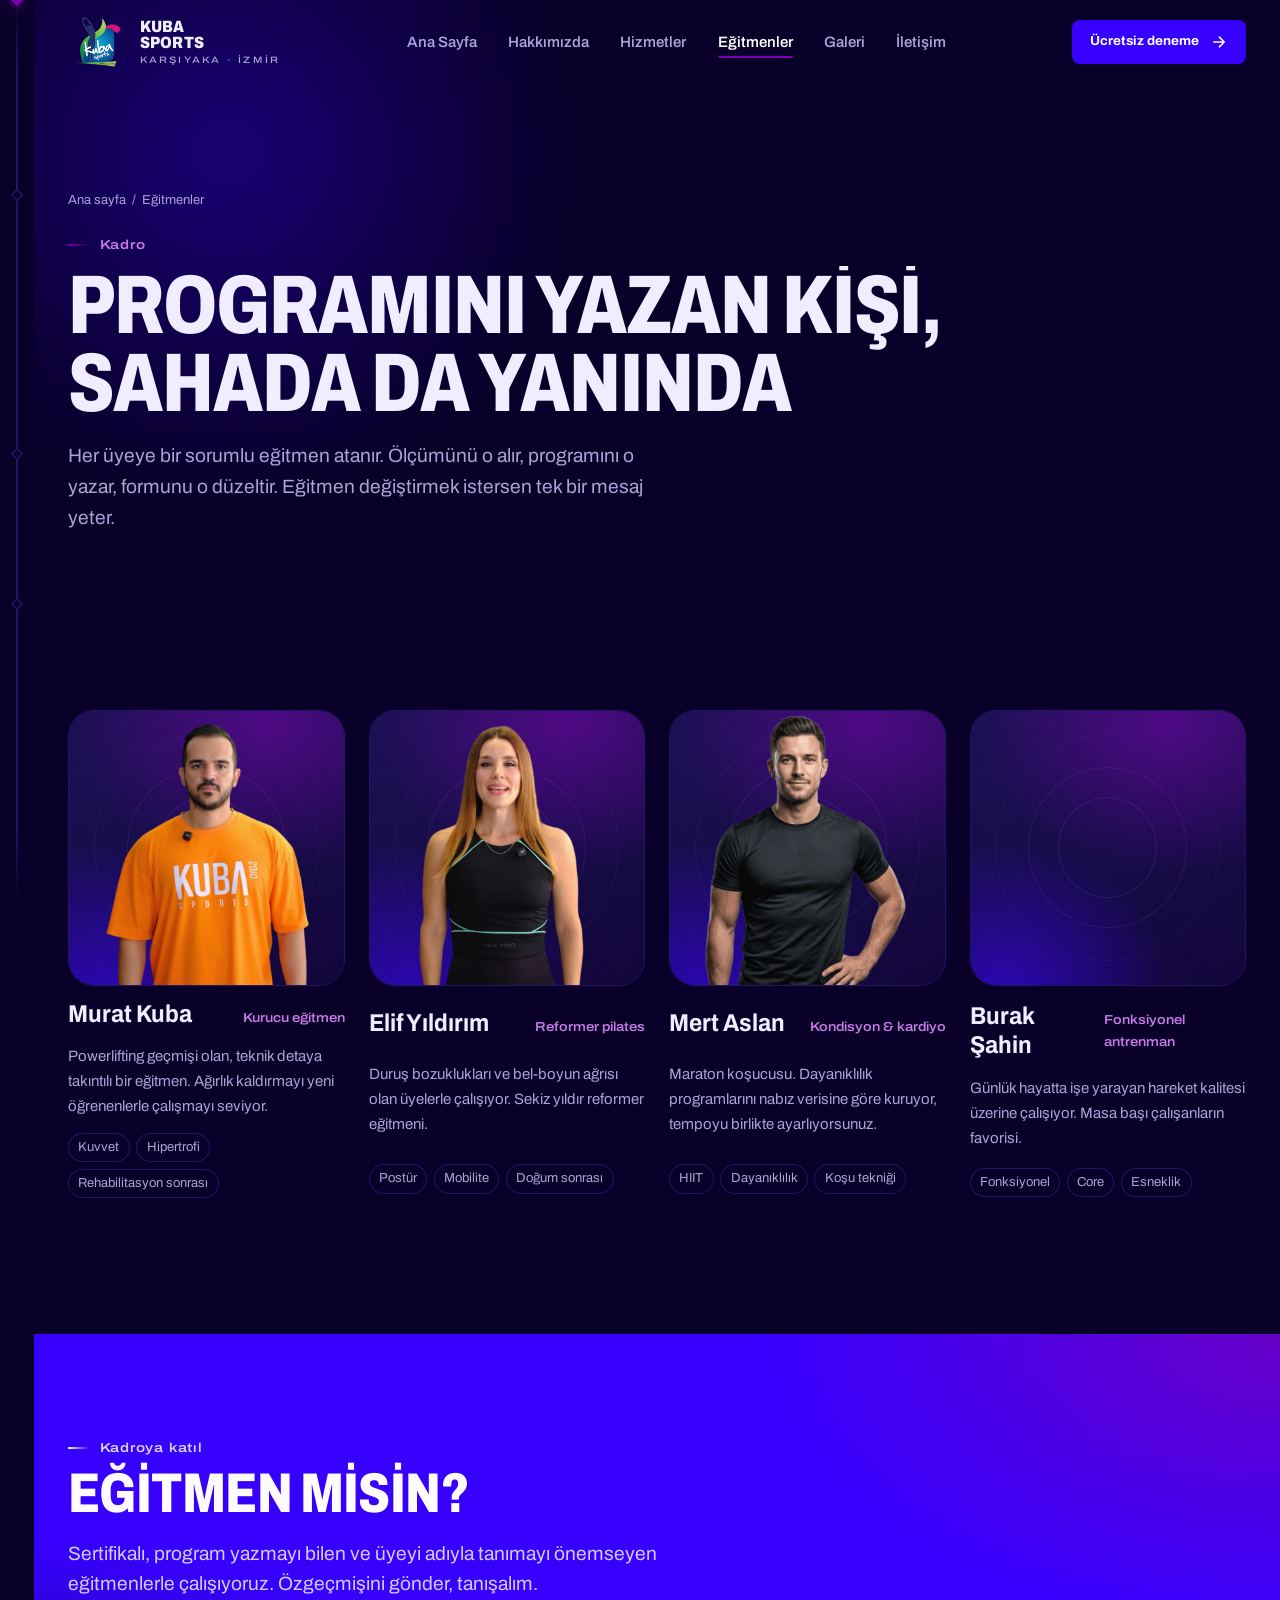
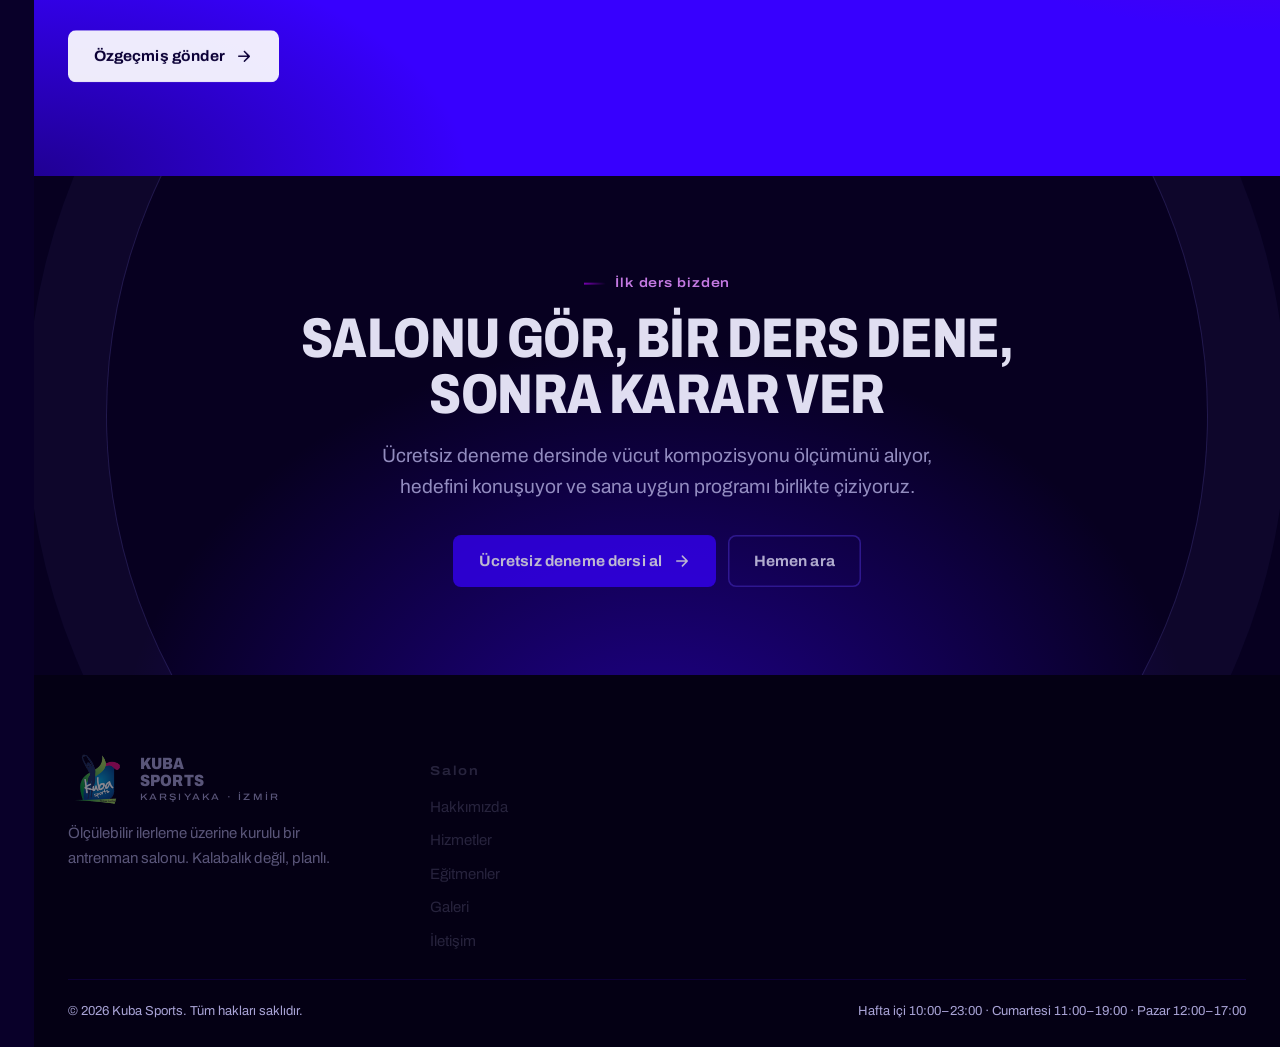
==== commit 45f962b3: "solved footer problems" ====
--- a/egitmenler.html
+++ b/egitmenler.html
@@ -125,7 +125,7 @@
       <div>
         <a class="brand" href="index.html" aria-label="Kuba Sports ana sayfa">
           <img class="brand__mark" src="assets/img/kubasports-logo.png" alt="" width="116" height="100" decoding="async">
-          <span class="brand__name">KUBA<br>SPORTS<span>BAHÇELİEVLER · İZMİR</span></span>
+          <span class="brand__name">KUBA<br>SPORTS<span>KARŞIYAKA · İZMİR</span></span>
         </a>
         <p class="muted" style="margin-top:1rem;max-width:32ch;font-size:var(--fs-sm)">Ölçülebilir ilerleme üzerine kurulu bir antrenman salonu. Kalabalık değil, planlı.</p>
       </div>
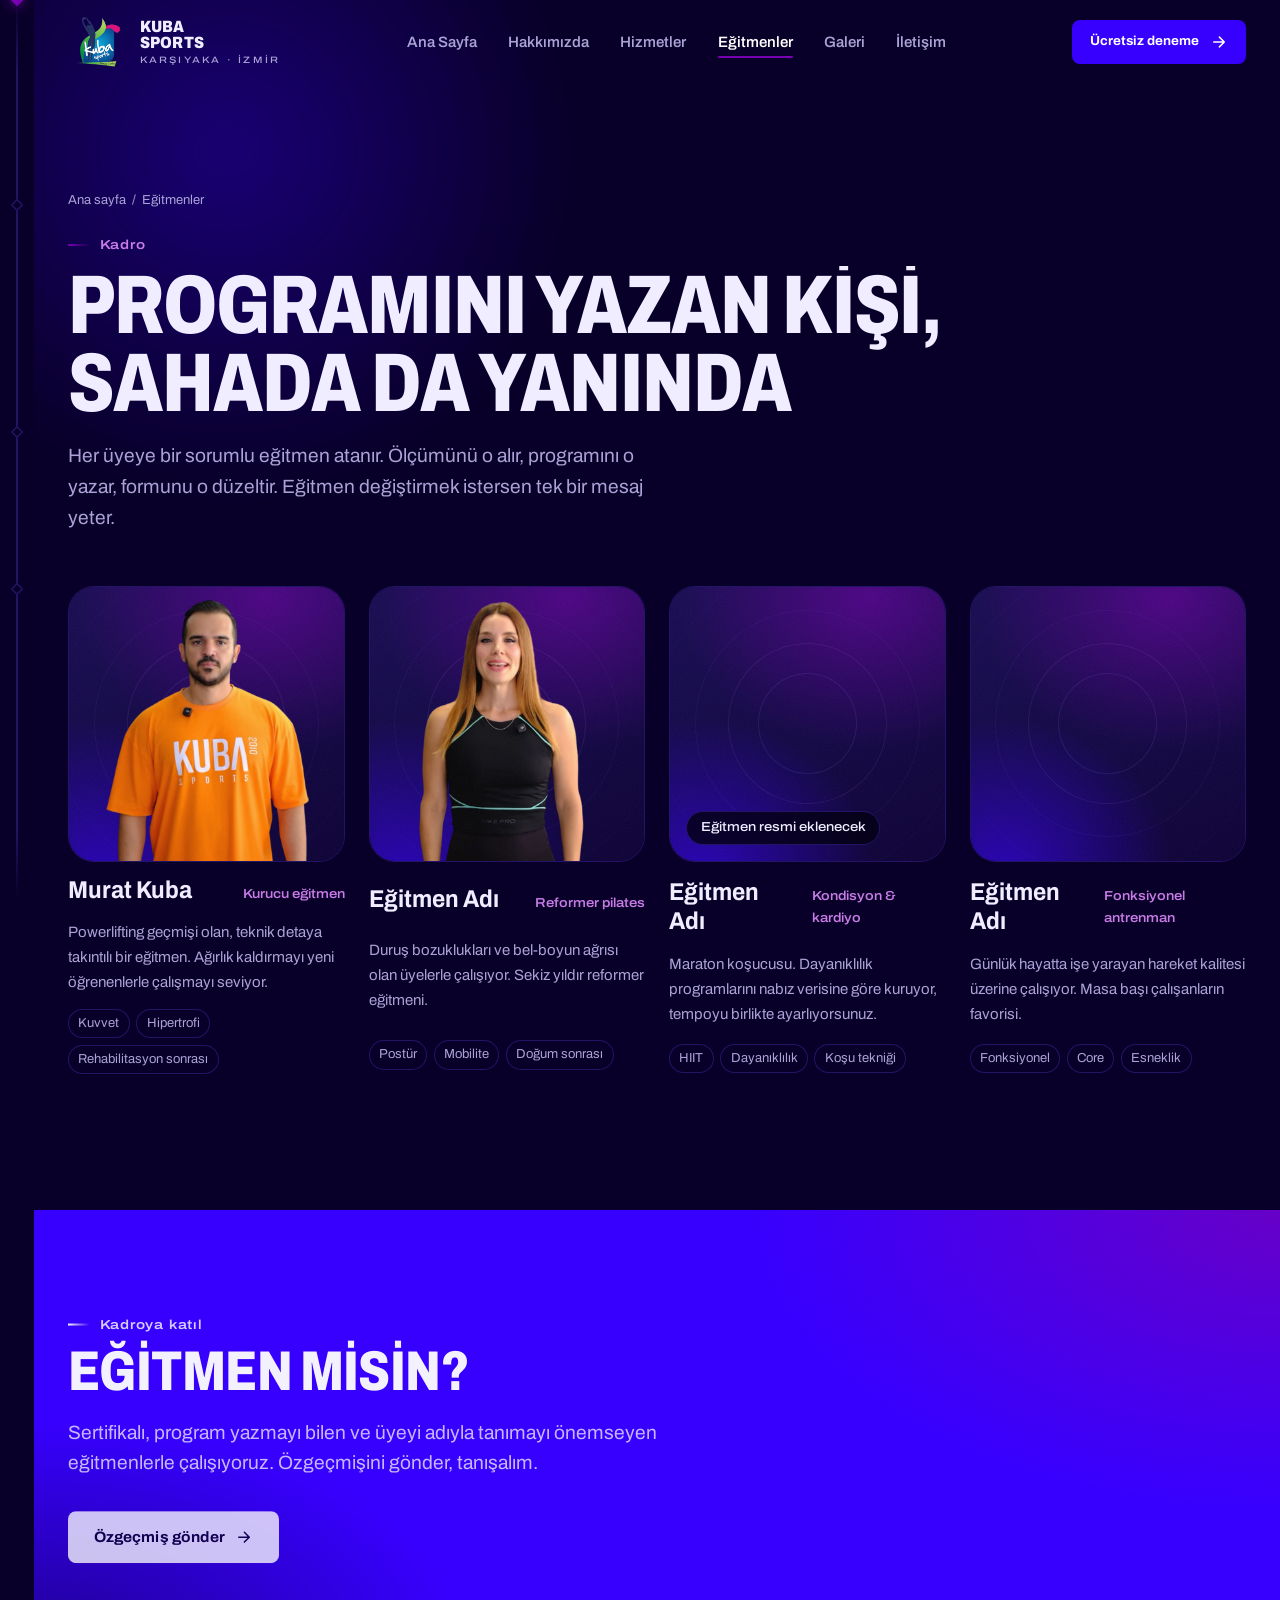
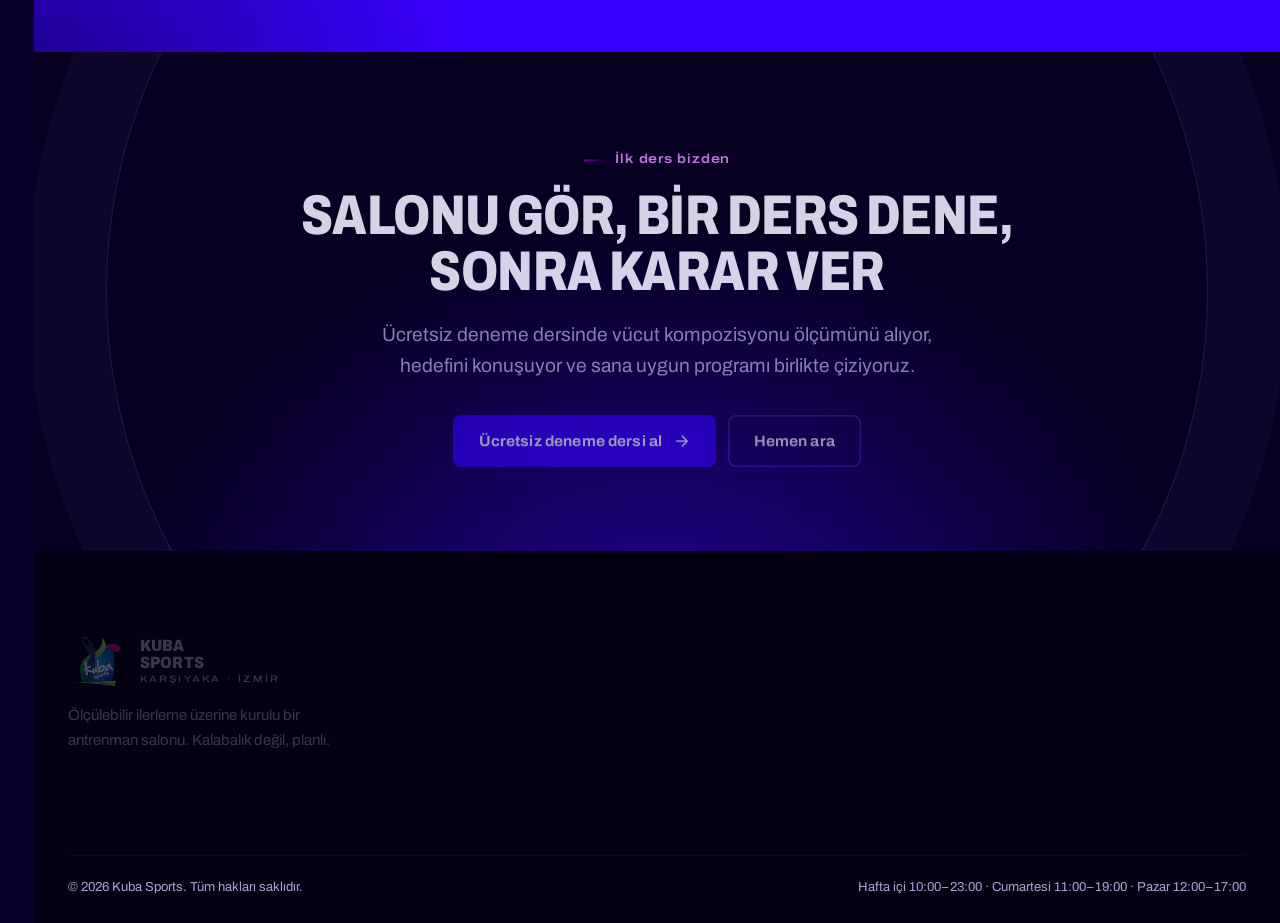
==== commit 8d57dd46: "added some sections" ====
--- a/egitmenler.html
+++ b/egitmenler.html
@@ -87,9 +87,9 @@
 
 <section class="page-head" data-rail><span class="page-head__glow" aria-hidden="true"></span><div class="container"><nav class="crumbs" aria-label="Site yolu"><a href="index.html">Ana sayfa</a> &nbsp;/&nbsp; Eğitmenler</nav><span class="tag">Kadro</span><h1 class="h1" style="margin-top:.6rem"><span class="mask"><span>PROGRAMINI YAZAN KİŞİ,<br>SAHADA DA YANINDA</span></span></h1><p class="lead" style="margin-top:1.2rem">Her üyeye bir sorumlu eğitmen atanır. Ölçümünü o alır, programını o yazar, formunu o düzeltir. Eğitmen değiştirmek istersen tek bir mesaj yeter.</p></div></section>
 
-<section class="section section--flush-top" data-rail>
+<section class="section section--snug-top" data-rail>
   <div class="container">
-    <div class="grid g-2 g-4 reveal-group"><article class="trainer"><div class="media media--cutout" style="--photo:url('../img/murat-kuba-2.png')"><span class="media__rings" aria-hidden="true"><i></i><i></i><i></i><i></i></span><span class="media__grain" aria-hidden="true"></span></div><div class="trainer__meta"><h3 class="h3">Murat Kuba</h3><span class="trainer__role">Kurucu eğitmen</span></div><p>Powerlifting geçmişi olan, teknik detaya takıntılı bir eğitmen. Ağırlık kaldırmayı yeni öğrenenlerle çalışmayı seviyor.</p><ul class="trainer__tags"><li>Kuvvet</li><li>Hipertrofi</li><li>Rehabilitasyon sonrası</li></ul></article><article class="trainer"><div class="media media--cutout" style="--photo:url('../img/pt2.png')"><span class="media__rings" aria-hidden="true"><i></i><i></i><i></i><i></i></span><span class="media__grain" aria-hidden="true"></span></div><div class="trainer__meta"><h3 class="h3">Elif Yıldırım</h3><span class="trainer__role">Reformer pilates</span></div><p>Duruş bozuklukları ve bel-boyun ağrısı olan üyelerle çalışıyor. Sekiz yıldır reformer eğitmeni.</p><ul class="trainer__tags"><li>Postür</li><li>Mobilite</li><li>Doğum sonrası</li></ul></article><article class="trainer"><div class="media media--cutout" style="--photo:url('../img/pt4.webp')"><span class="media__rings" aria-hidden="true"><i></i><i></i><i></i><i></i></span><span class="media__grain" aria-hidden="true"></span></div><div class="trainer__meta"><h3 class="h3">Mert Aslan</h3><span class="trainer__role">Kondisyon &amp; kardiyo</span></div><p>Maraton koşucusu. Dayanıklılık programlarını nabız verisine göre kuruyor, tempoyu birlikte ayarlıyorsunuz.</p><ul class="trainer__tags"><li>HIIT</li><li>Dayanıklılık</li><li>Koşu tekniği</li></ul></article><article class="trainer"><div class="media media--cutout" style="--photo:url('../img/pt1.webp')"><span class="media__rings" aria-hidden="true"><i></i><i></i><i></i><i></i></span><span class="media__grain" aria-hidden="true"></span></div><div class="trainer__meta"><h3 class="h3">Burak Şahin</h3><span class="trainer__role">Fonksiyonel antrenman</span></div><p>Günlük hayatta işe yarayan hareket kalitesi üzerine çalışıyor. Masa başı çalışanların favorisi.</p><ul class="trainer__tags"><li>Fonksiyonel</li><li>Core</li><li>Esneklik</li></ul></article></div>
+    <div class="grid g-2 g-4 reveal-group"><article class="trainer"><div class="media media--cutout" style="--photo:url('../img/murat-kuba-2.png')"><span class="media__rings" aria-hidden="true"><i></i><i></i><i></i><i></i></span><span class="media__grain" aria-hidden="true"></span></div><div class="trainer__meta"><h3 class="h3">Murat Kuba</h3><span class="trainer__role">Kurucu eğitmen</span></div><p>Powerlifting geçmişi olan, teknik detaya takıntılı bir eğitmen. Ağırlık kaldırmayı yeni öğrenenlerle çalışmayı seviyor.</p><ul class="trainer__tags"><li>Kuvvet</li><li>Hipertrofi</li><li>Rehabilitasyon sonrası</li></ul></article><article class="trainer"><div class="media media--cutout" style="--photo:url('../img/pt2.png')"><span class="media__rings" aria-hidden="true"><i></i><i></i><i></i><i></i></span><span class="media__grain" aria-hidden="true"></span></div><div class="trainer__meta"><h3 class="h3">Eğitmen Adı</h3><span class="trainer__role">Reformer pilates</span></div><p>Duruş bozuklukları ve bel-boyun ağrısı olan üyelerle çalışıyor. Sekiz yıldır reformer eğitmeni.</p><ul class="trainer__tags"><li>Postür</li><li>Mobilite</li><li>Doğum sonrası</li></ul></article><article class="trainer"><div class="media"><span class="media__rings" aria-hidden="true"><i></i><i></i><i></i><i></i></span><span class="media__grain" aria-hidden="true"></span><span class="media__label">Eğitmen resmi eklenecek</span></div><div class="trainer__meta"><h3 class="h3">Eğitmen Adı</h3><span class="trainer__role">Kondisyon &amp; kardiyo</span></div><p>Maraton koşucusu. Dayanıklılık programlarını nabız verisine göre kuruyor, tempoyu birlikte ayarlıyorsunuz.</p><ul class="trainer__tags"><li>HIIT</li><li>Dayanıklılık</li><li>Koşu tekniği</li></ul></article><article class="trainer"><div class="media media--cutout" style="--photo:url('../img/pt1.webp')"><span class="media__rings" aria-hidden="true"><i></i><i></i><i></i><i></i></span><span class="media__grain" aria-hidden="true"></span></div><div class="trainer__meta"><h3 class="h3">Eğitmen Adı</h3><span class="trainer__role">Fonksiyonel antrenman</span></div><p>Günlük hayatta işe yarayan hareket kalitesi üzerine çalışıyor. Masa başı çalışanların favorisi.</p><ul class="trainer__tags"><li>Fonksiyonel</li><li>Core</li><li>Esneklik</li></ul></article></div>
   </div>
 </section>
 
--- a/assets/css/style.css
+++ b/assets/css/style.css
@@ -172,7 +172,7 @@
 .section{ padding-block:var(--space-6); position:relative; }
 .section--tight{ padding-block:var(--space-5); }
 .section--flush-top{ padding-top:var(--space-4); }
-.section--snug-top{ padding-top:var(--space-2); }
+.section--snug-top{ padding-top:.75rem; }
 .section-head{ display:grid; gap:var(--space-2); margin-bottom:var(--space-4); max-width:70ch; }
 .section-head .h2{ margin-top:.35rem; }
 
@@ -185,7 +185,7 @@
 @media (min-width:1040px){
   .section{ padding-block:var(--space-7); }
   .section--tight{ padding-block:var(--space-6); }
-  .section--snug-top{ padding-top:var(--space-2); }
+  .section--snug-top{ padding-top:.75rem; }
   .g-4{ grid-template-columns:repeat(4,1fr); }
   .g-3-lg{ grid-template-columns:repeat(3,1fr); }
 }
@@ -699,6 +699,13 @@
   font-size:.8rem; line-height:1; font-variation-settings:'wdth' 100,'wght' 800;
 }
 .review__text{ font-size:var(--fs-sm); color:var(--paper-dim); line-height:1.65; }
+.review__more{
+  display:inline;
+  font:inherit; font-size:var(--fs-sm); text-decoration:none;
+  color:var(--plum-lit); font-variation-settings:'wdth' 112,'wght' 600;
+  transition:color var(--t-feedback) var(--ease-out);
+}
+.review__more:hover{ color:var(--paper); }
 .review__meta{
   margin-top:auto; padding-top:.9rem; border-top:1px solid var(--ink-700);
   display:flex; justify-content:space-between; align-items:baseline; gap:.75rem;
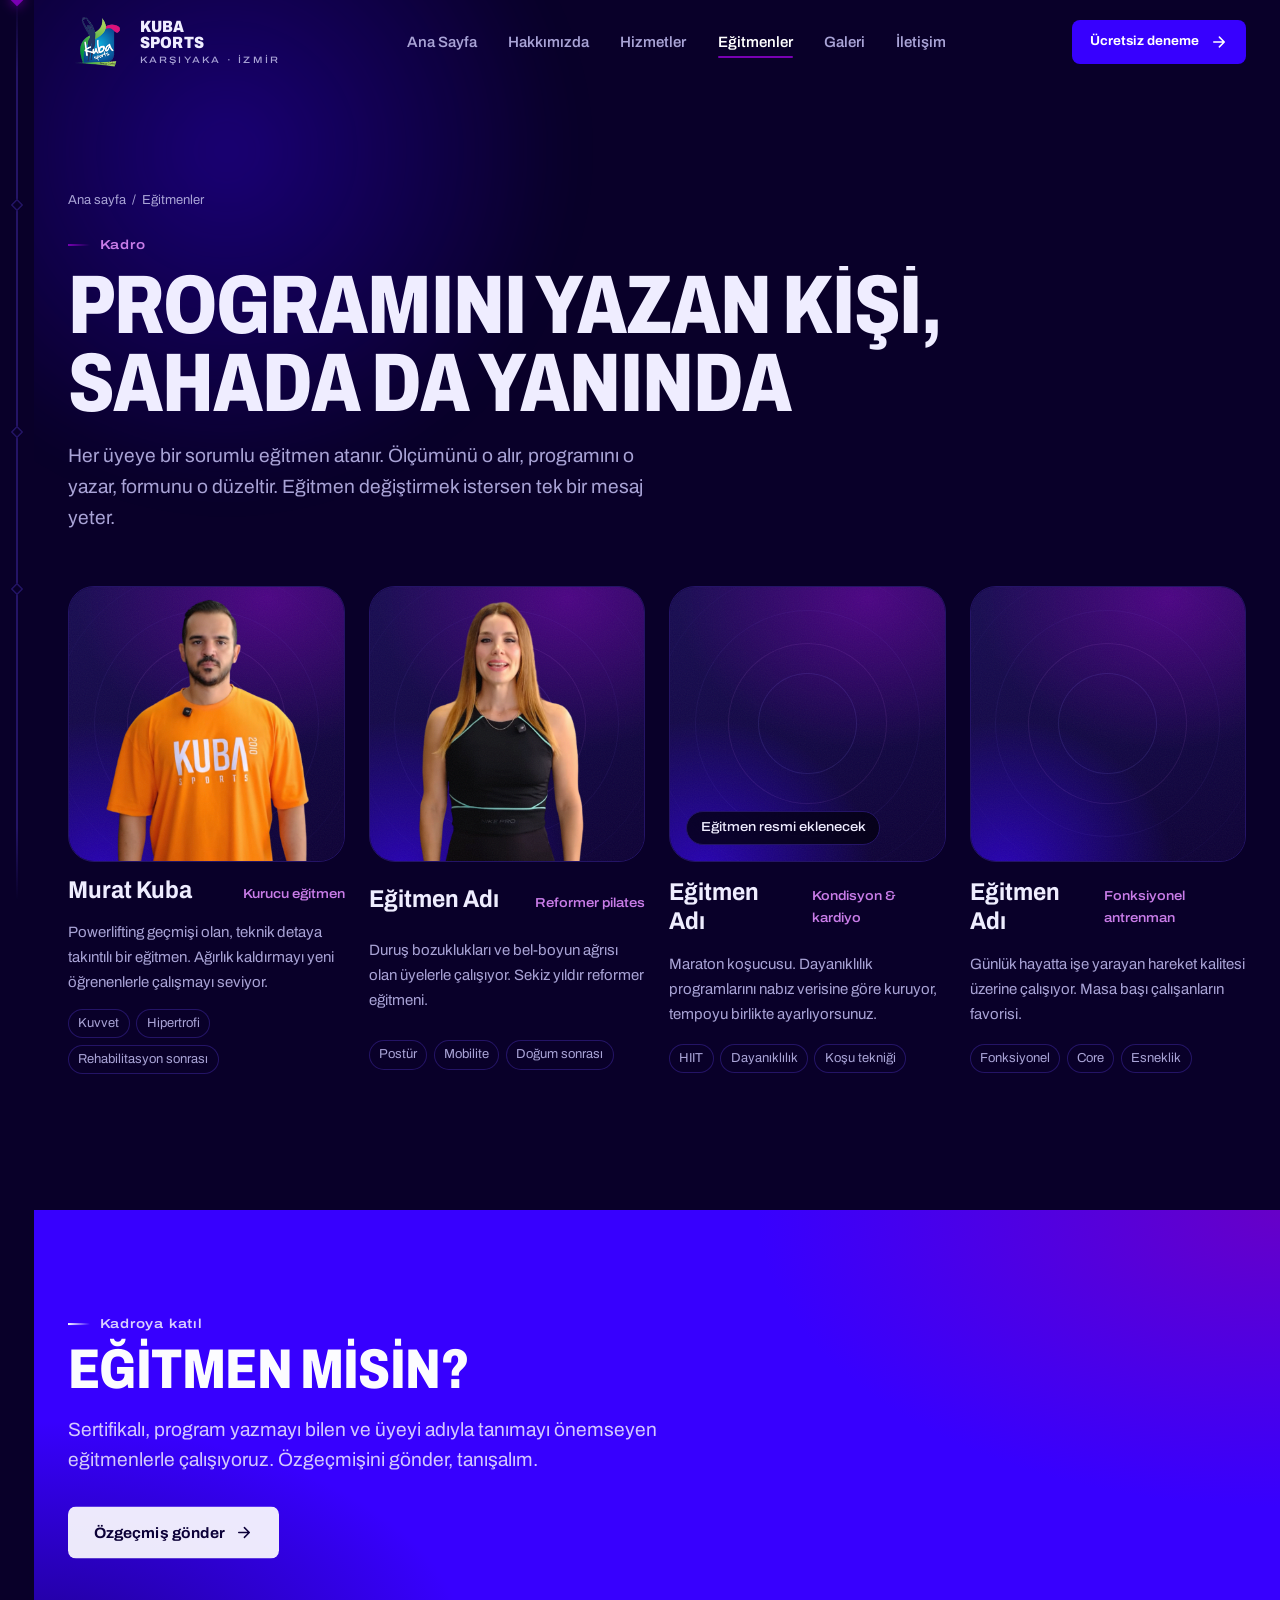
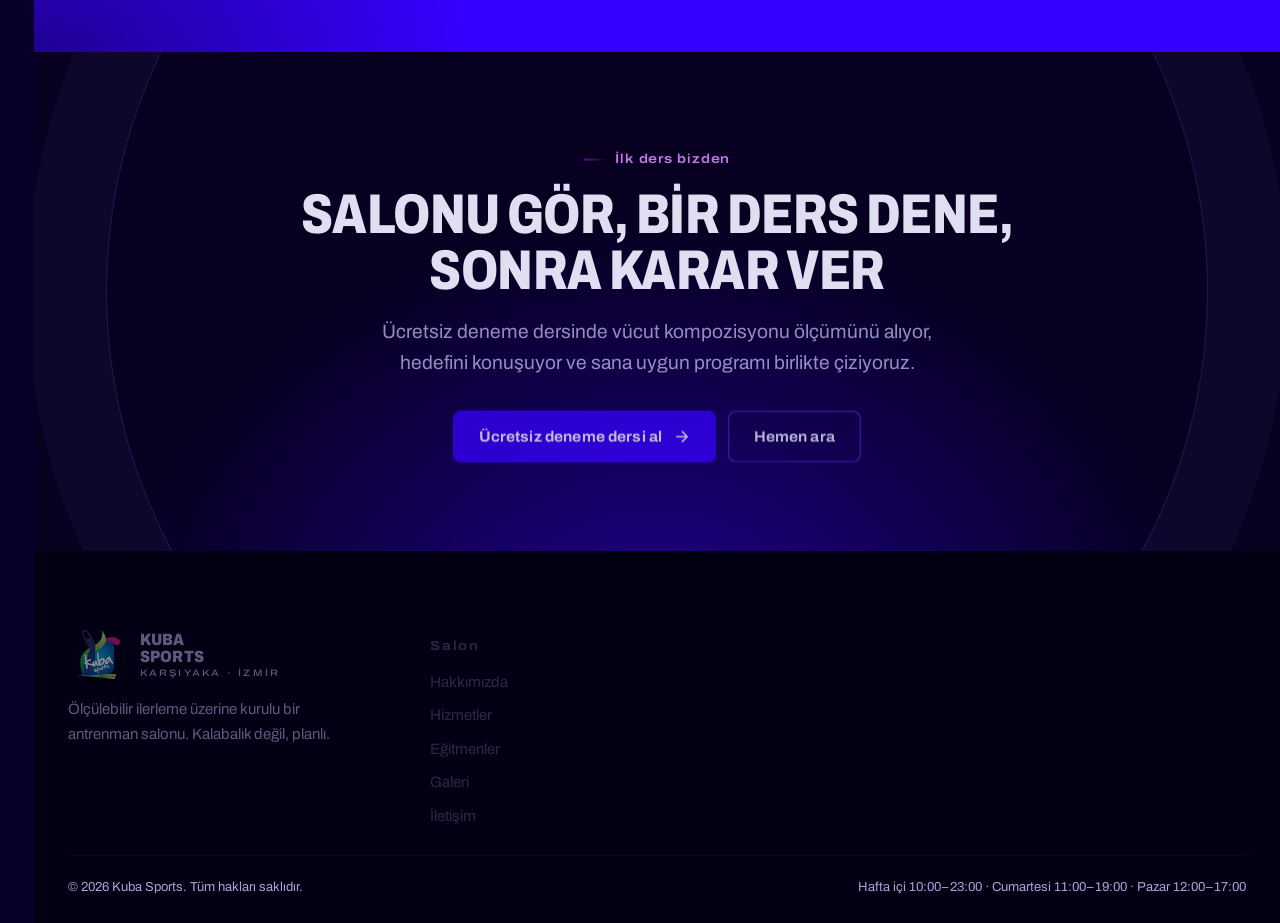
==== commit 533dc90e: "solved some ceo problems" ====
--- a/egitmenler.html
+++ b/egitmenler.html
@@ -3,6 +3,7 @@
 <head>
 <meta charset="utf-8">
 <meta name="viewport" content="width=device-width, initial-scale=1">
+<meta name="robots" content="noindex, nofollow">
 <title>Eğitmenler · Kuba Sports — Bahçelievler, İzmir</title>
 <meta name="description" content="Kuba Sports eğitmen kadrosu: kuvvet, kondisyon, reformer pilates ve beslenme alanlarında sertifikalı antrenörler.">
 <meta name="theme-color" content="#090029">
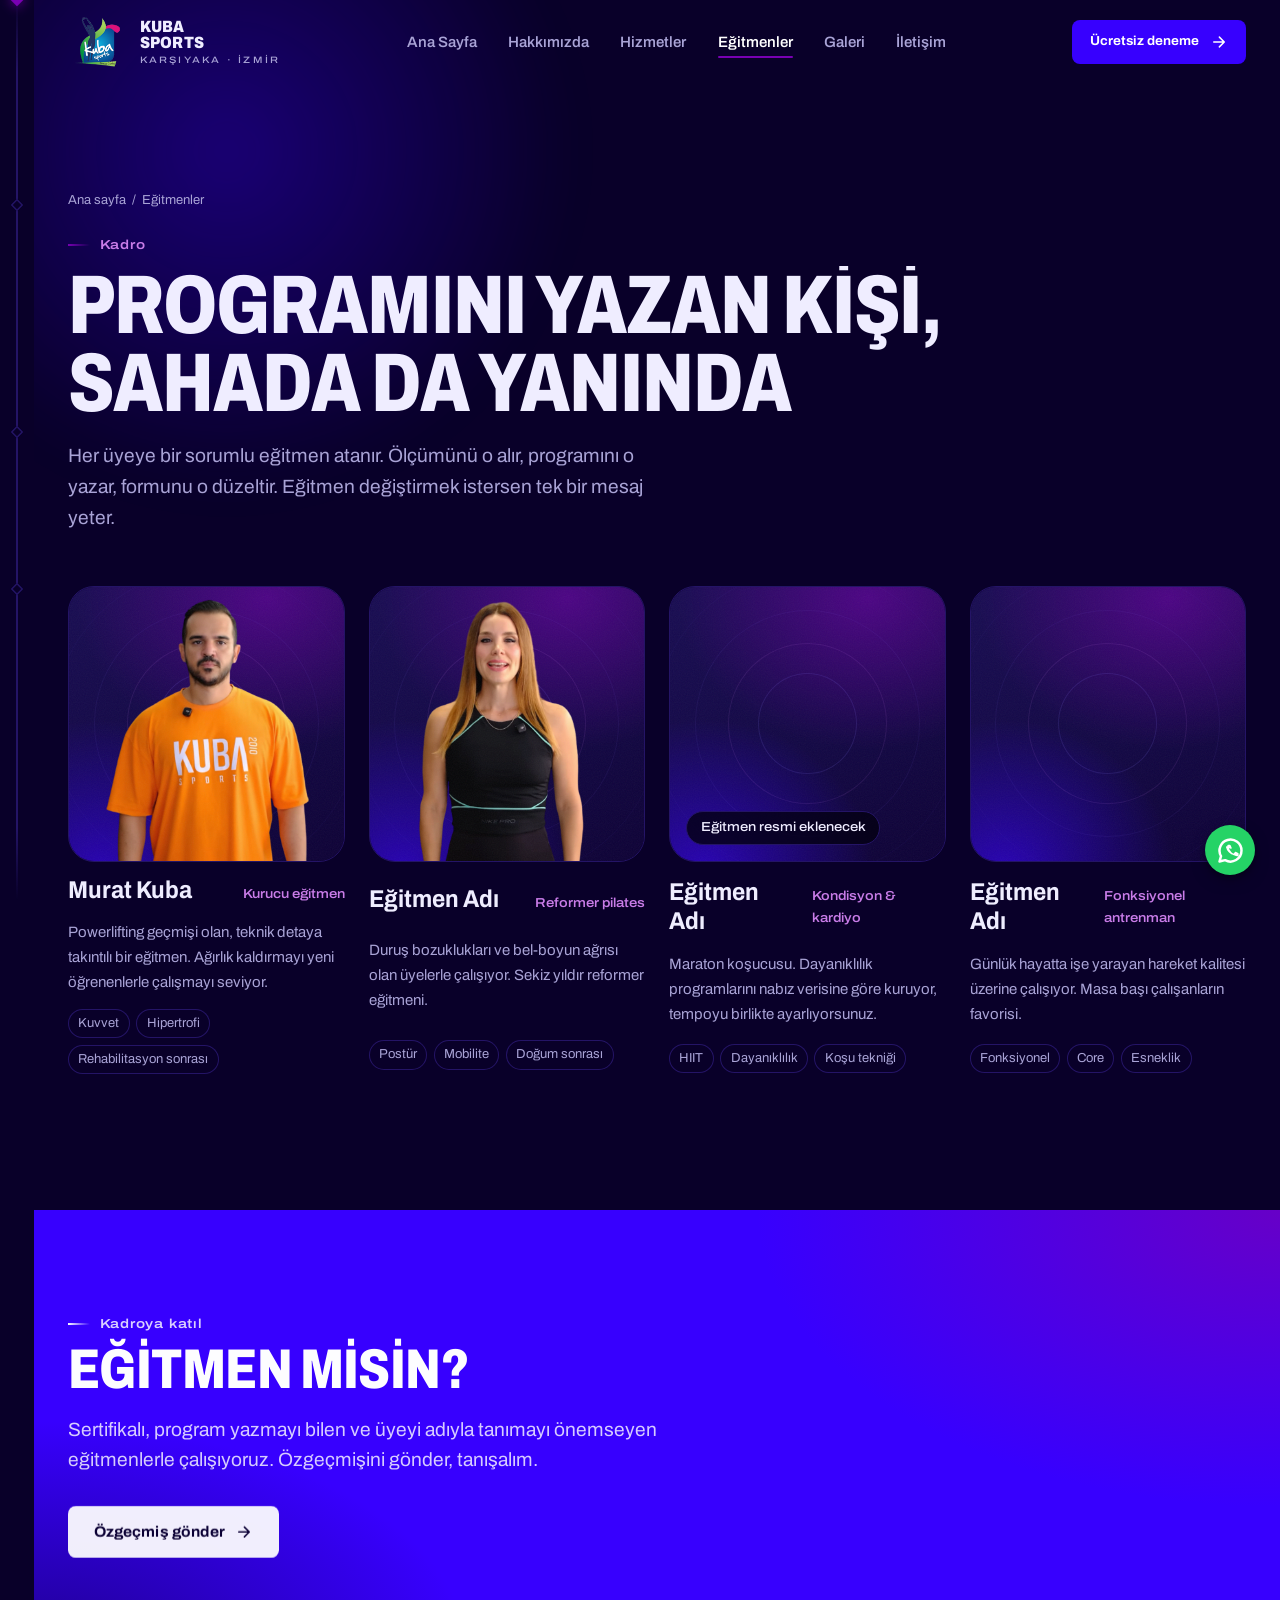
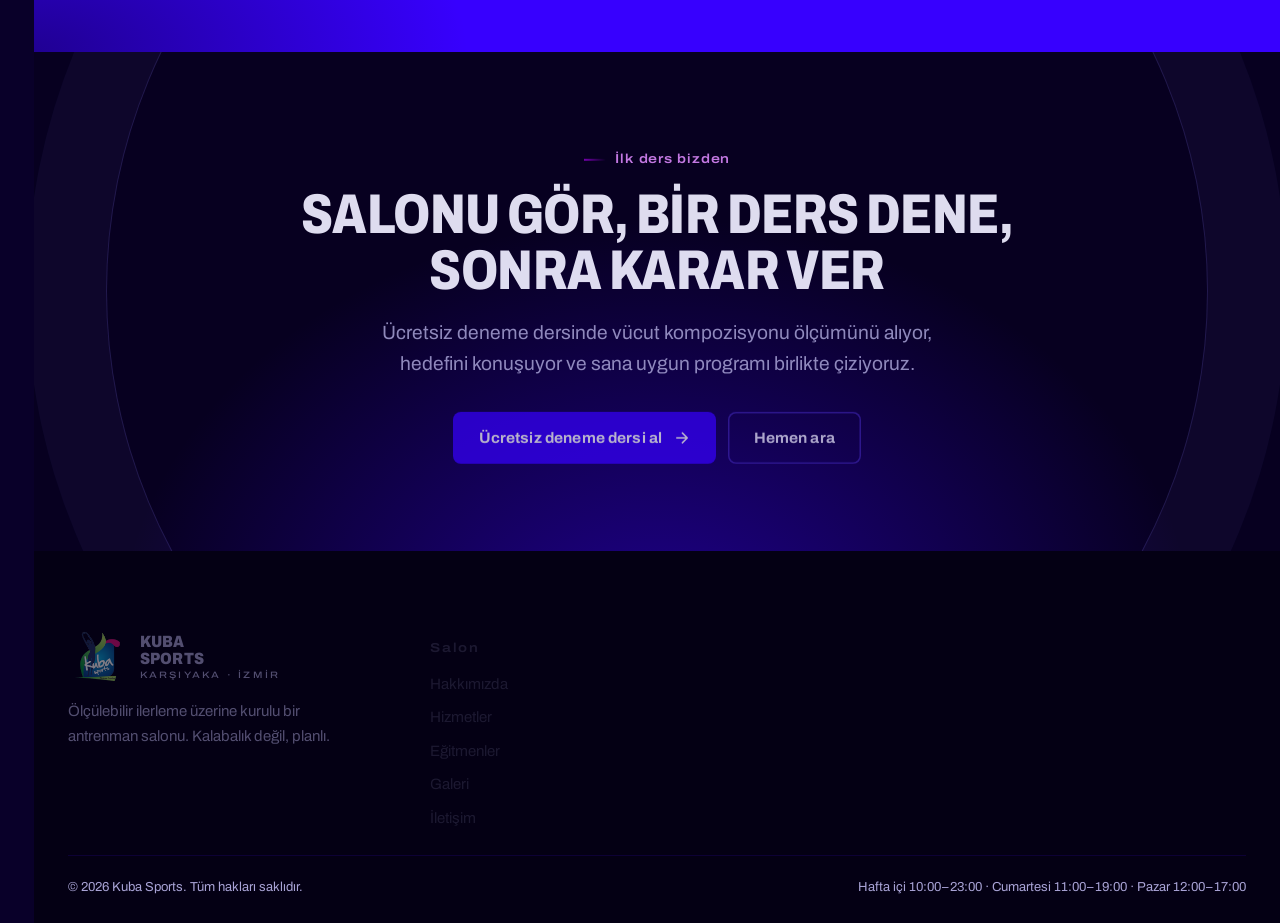
==== commit 1ecf2131: "added whatsapp button" ====
--- a/egitmenler.html
+++ b/egitmenler.html
@@ -39,7 +39,7 @@
   "name": "Kuba Sports",
   "description": "Bahçelievler, İzmir'de ölçülebilir ilerleme üzerine kurulu antrenman salonu.",
   "url": "https://www.kubasports.com/",
-  "telephone": "+90-232-382-20-82",
+  "telephone": "+90-507-120-20-10",
   "email": "info@kubasports.com",
   "address": {
     "@type": "PostalAddress",
@@ -114,7 +114,7 @@
     <p class="lead" style="text-align:center">Ücretsiz deneme dersinde vücut kompozisyonu ölçümünü alıyor, hedefini konuşuyor ve sana uygun programı birlikte çiziyoruz.</p>
     <div class="btn-row" style="justify-content:center;margin-top:.8rem">
       <a class="btn" href="iletisim.html"><span>Ücretsiz deneme dersi al</span><svg class="arrow" viewBox="0 0 24 24" fill="none" stroke="currentColor" stroke-width="2" stroke-linecap="round" stroke-linejoin="round" aria-hidden="true"><path d="M5 12h13M12.5 5.5 19 12l-6.5 6.5"/></svg></a>
-      <a class="btn btn--ghost" href="tel:+902323822082"><span>Hemen ara</span></a>
+      <a class="btn btn--ghost" href="tel:+905071202010"><span>Hemen ara</span></a>
     </div>
   </div>
 </section>
@@ -147,7 +147,7 @@
         <h4>Ulaşım</h4>
         <ul class="muted">
           <li>Bahçelievler, Zübeyde Hanım Cd.<br>35600 Karşıyaka / İzmir</li>
-          <li><a href="tel:+902323822082">0 (232) 382 20 82</a></li>
+          <li><a href="tel:+905071202010">0507 120 20 10</a></li>
           <li><a href="mailto:info@kubasports.com">info@kubasports.com</a></li>
         </ul>
         <div class="socials" style="margin-top:1rem">
--- a/assets/css/style.css
+++ b/assets/css/style.css
@@ -398,7 +398,7 @@
   display:flex; align-items:baseline; justify-content:space-between;
   padding:1.05rem .2rem;
   border-bottom:1px solid var(--ink-700);
-  font-size:1.6rem;
+  font-size:1.35rem;
   font-variation-settings:'wdth' 82,'wght' 750;
   text-transform:uppercase;
 }
@@ -494,10 +494,21 @@
 .hero__sub{ margin-top:1.4rem; font-size:var(--fs-hero-sub); color:var(--paper-dim); max-width:46ch; }
 .hero__cta{ margin-top:var(--space-3); }
 .hero__media{ aspect-ratio:4/5; min-height:340px; }
+.hero__media::after{ background-position:47% center; }
+/* Tek sütunlu düzende (masaüstü düzeni 1040px'te başlar) yatay dış cephe
+   fotoğrafı kırpılmasın: kutu fotoğrafın oranına (≈16/10) yakın. */
+@media (max-width:1039px){
+  .hero__media{ aspect-ratio:16/10; min-height:0; }
+}
+@media (max-width:768px){
+  /* Hero ile sonraki bölüm arası: 64 + 96 = 160px yerine 24 + 64 = 88px. */
+  .hero{ padding-bottom:var(--space-3); }
+  .hero + .section{ padding-top:var(--space-5); }
+}
 
 @media (min-width:1040px){
   .hero{ padding-top:190px; padding-bottom:var(--space-6); }
-  .hero__inner{ grid-template-columns:1.15fr .85fr; align-items:stretch; gap:var(--space-5); }
+  .hero__inner{ grid-template-columns:calc(55% - 2.2rem) 1fr; align-items:stretch; gap:var(--space-4); }
   /* Görsel kendi oranını dayatmaz; satır yüksekliğini soldaki sütun belirler. */
   .hero__media{ aspect-ratio:auto; height:100%; }
 }
@@ -516,7 +527,7 @@
 }
 .metrics li{ background:var(--ink-900); padding:1.15rem 1.15rem 1rem; }
 .metrics b{
-  display:block; font-size:clamp(1.7rem,3.6vw,2.4rem); line-height:1;
+  display:block; font-size:calc(clamp(1.7rem,3.6vw,2.4rem) - 2px); line-height:1;
   font-variation-settings:'wdth' 82,'wght' 830;
   color:var(--white);
 }
@@ -861,6 +872,37 @@
 }
 @media (min-width:760px){ .footer-grid{ grid-template-columns:1.4fr 1fr 1fr 1.2fr; } }
 
+/* ---------- 15b. Sabit WhatsApp butonu ----------
+   İşaretleme main.js §11'de tek yerden eklenir. Açılışta animasyon yok;
+   yalnızca hover büyümesi ve başka bir butonun üstüne gelince solma. */
+.wa-float{
+  --wa-size:50px;
+  position:fixed; z-index:50;
+  right:25px; bottom:calc(25px + env(safe-area-inset-bottom, 0px));
+  width:var(--wa-size); height:var(--wa-size); border-radius:50%;
+  display:grid; place-items:center;
+  background:#25D366; color:#fff;
+  box-shadow:0 6px 18px -6px rgba(0,0,0,.55), 0 2px 6px rgba(0,0,0,.25);
+  transition:scale var(--t-move) var(--ease-out), opacity var(--t-feedback) var(--ease-out), visibility 0s linear 0s;
+}
+.wa-float svg{ width:66%; height:66%; }
+.wa-float:hover{ scale:1.08; }
+.wa-float:focus-visible{ outline:2px solid var(--paper); outline-offset:3px; }
+/* Başka bir butonla çakışınca ya da mobil menü açıkken geri çekilir. */
+.wa-float.is-hidden,
+body.nav-open .wa-float{
+  opacity:0; visibility:hidden; pointer-events:none;
+  transition:opacity var(--t-feedback) var(--ease-out), visibility 0s linear var(--t-feedback);
+}
+
+/* Sayfa footer yazısıyla biter; buton son satırın üstüne gelince main.js §11 onu gizler. */
+@media (max-width:768px){
+  .wa-float{ right:20px; bottom:calc(20px + env(safe-area-inset-bottom, 0px)); }
+  .site-footer{ padding-bottom:calc(1rem + env(safe-area-inset-bottom, 0px)); }
+  .footer-bottom{ margin-top:var(--space-3); padding-top:1rem; gap:.35rem; font-size:.72rem; }
+}
+.reduce .wa-float{ transition:none; }
+
 /* ---------- 16. Formlar ---------- */
 .form{ display:grid; gap:1.1rem; }
 .field{ display:grid; gap:.45rem; }
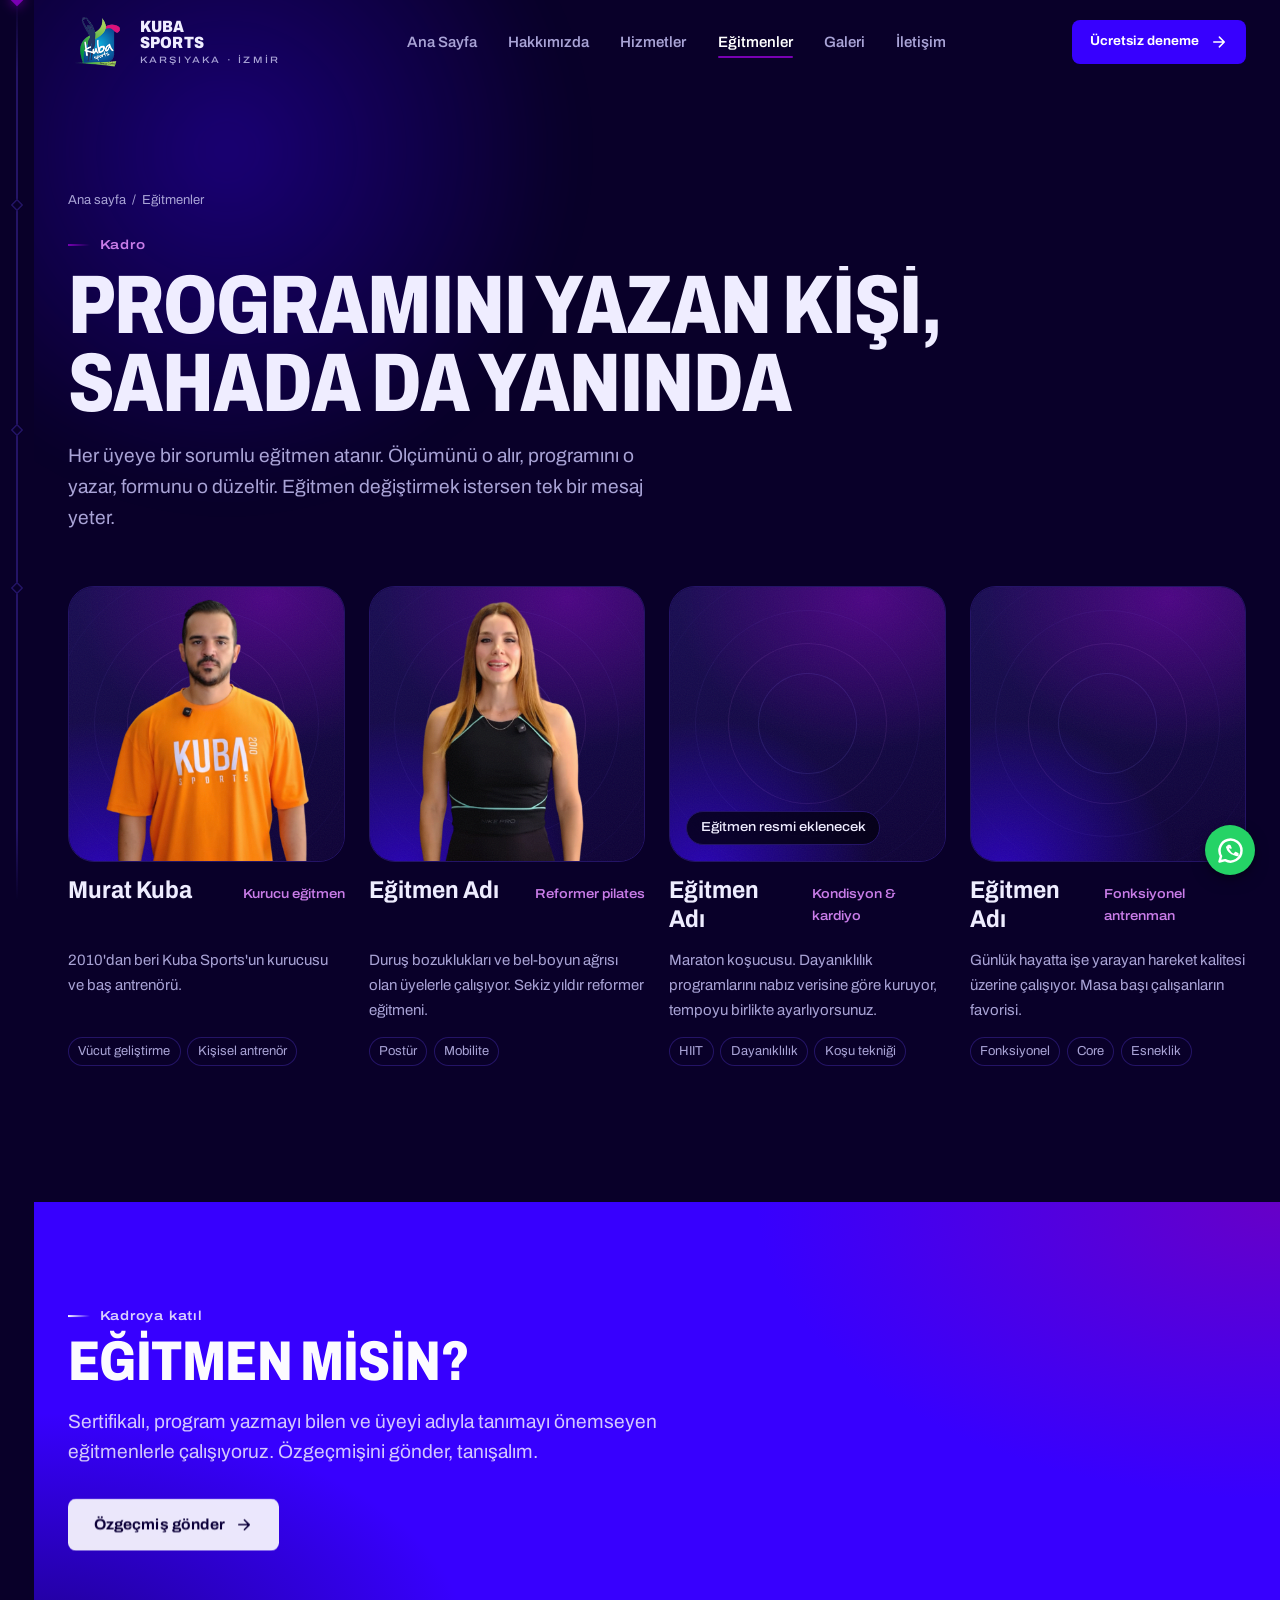
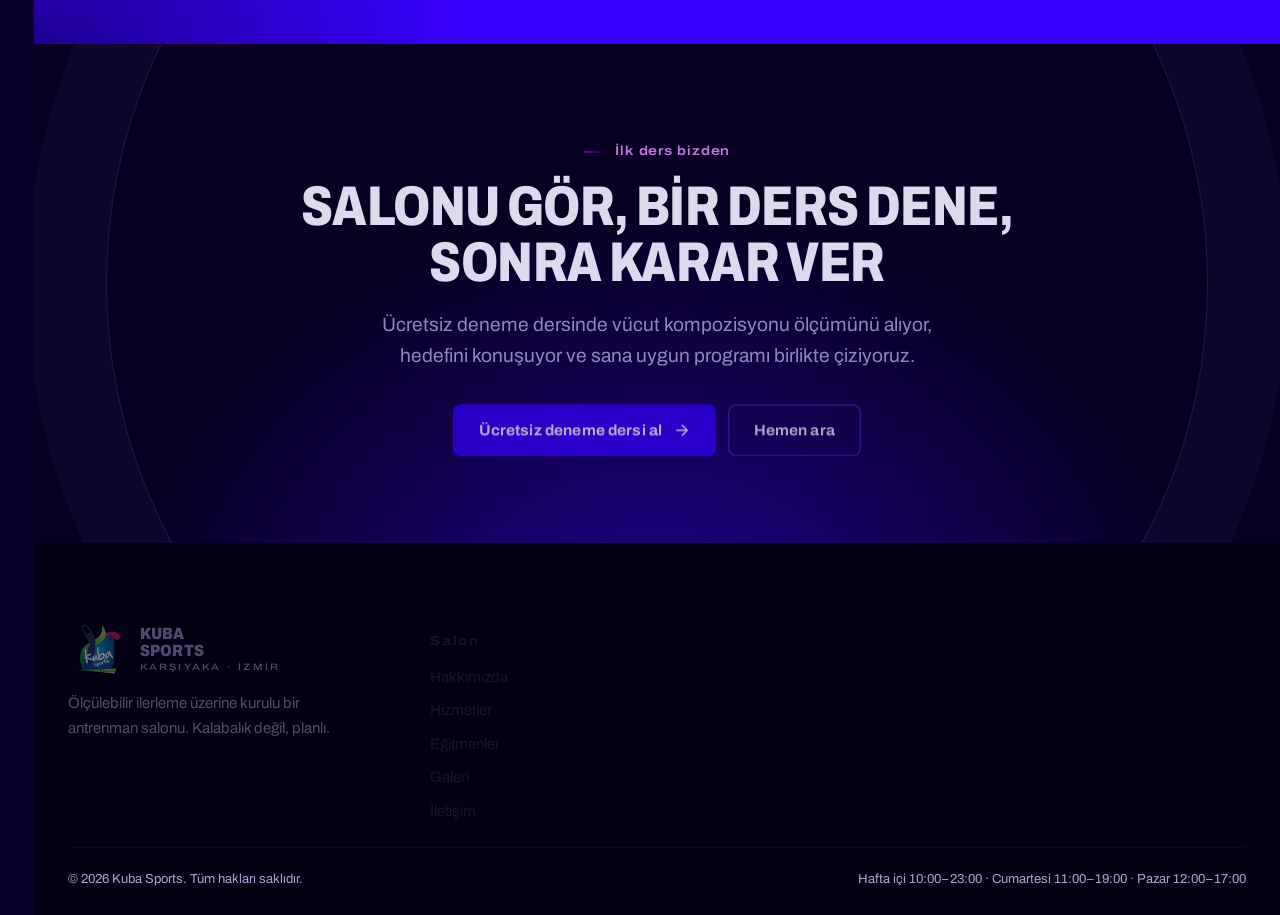
==== commit 090e66ed: "changed changes on Home Page" ====
--- a/egitmenler.html
+++ b/egitmenler.html
@@ -90,7 +90,7 @@
 
 <section class="section section--snug-top" data-rail>
   <div class="container">
-    <div class="grid g-2 g-4 reveal-group"><article class="trainer"><div class="media media--cutout" style="--photo:url('../img/murat-kuba-2.png')"><span class="media__rings" aria-hidden="true"><i></i><i></i><i></i><i></i></span><span class="media__grain" aria-hidden="true"></span></div><div class="trainer__meta"><h3 class="h3">Murat Kuba</h3><span class="trainer__role">Kurucu eğitmen</span></div><p>Powerlifting geçmişi olan, teknik detaya takıntılı bir eğitmen. Ağırlık kaldırmayı yeni öğrenenlerle çalışmayı seviyor.</p><ul class="trainer__tags"><li>Kuvvet</li><li>Hipertrofi</li><li>Rehabilitasyon sonrası</li></ul></article><article class="trainer"><div class="media media--cutout" style="--photo:url('../img/pt2.png')"><span class="media__rings" aria-hidden="true"><i></i><i></i><i></i><i></i></span><span class="media__grain" aria-hidden="true"></span></div><div class="trainer__meta"><h3 class="h3">Eğitmen Adı</h3><span class="trainer__role">Reformer pilates</span></div><p>Duruş bozuklukları ve bel-boyun ağrısı olan üyelerle çalışıyor. Sekiz yıldır reformer eğitmeni.</p><ul class="trainer__tags"><li>Postür</li><li>Mobilite</li><li>Doğum sonrası</li></ul></article><article class="trainer"><div class="media"><span class="media__rings" aria-hidden="true"><i></i><i></i><i></i><i></i></span><span class="media__grain" aria-hidden="true"></span><span class="media__label">Eğitmen resmi eklenecek</span></div><div class="trainer__meta"><h3 class="h3">Eğitmen Adı</h3><span class="trainer__role">Kondisyon &amp; kardiyo</span></div><p>Maraton koşucusu. Dayanıklılık programlarını nabız verisine göre kuruyor, tempoyu birlikte ayarlıyorsunuz.</p><ul class="trainer__tags"><li>HIIT</li><li>Dayanıklılık</li><li>Koşu tekniği</li></ul></article><article class="trainer"><div class="media media--cutout" style="--photo:url('../img/pt1.webp')"><span class="media__rings" aria-hidden="true"><i></i><i></i><i></i><i></i></span><span class="media__grain" aria-hidden="true"></span></div><div class="trainer__meta"><h3 class="h3">Eğitmen Adı</h3><span class="trainer__role">Fonksiyonel antrenman</span></div><p>Günlük hayatta işe yarayan hareket kalitesi üzerine çalışıyor. Masa başı çalışanların favorisi.</p><ul class="trainer__tags"><li>Fonksiyonel</li><li>Core</li><li>Esneklik</li></ul></article></div>
+    <div class="grid g-2 g-4 reveal-group"><article class="trainer"><div class="media media--cutout" style="--photo:url('../img/murat-kuba-2.png')"><span class="media__rings" aria-hidden="true"><i></i><i></i><i></i><i></i></span><span class="media__grain" aria-hidden="true"></span></div><div class="trainer__meta"><h3 class="h3">Murat Kuba</h3><span class="trainer__role">Kurucu eğitmen</span></div><p>2010'dan beri Kuba Sports'un kurucusu ve baş antrenörü.</p><ul class="trainer__tags"><li>Vücut geliştirme</li><li>Kişisel antrenör</li></ul></article><article class="trainer"><div class="media media--cutout" style="--photo:url('../img/pt2.png')"><span class="media__rings" aria-hidden="true"><i></i><i></i><i></i><i></i></span><span class="media__grain" aria-hidden="true"></span></div><div class="trainer__meta"><h3 class="h3">Eğitmen Adı</h3><span class="trainer__role">Reformer pilates</span></div><p>Duruş bozuklukları ve bel-boyun ağrısı olan üyelerle çalışıyor. Sekiz yıldır reformer eğitmeni.</p><ul class="trainer__tags"><li>Postür</li><li>Mobilite</li></ul></article><article class="trainer"><div class="media"><span class="media__rings" aria-hidden="true"><i></i><i></i><i></i><i></i></span><span class="media__grain" aria-hidden="true"></span><span class="media__label">Eğitmen resmi eklenecek</span></div><div class="trainer__meta"><h3 class="h3">Eğitmen Adı</h3><span class="trainer__role">Kondisyon &amp; kardiyo</span></div><p>Maraton koşucusu. Dayanıklılık programlarını nabız verisine göre kuruyor, tempoyu birlikte ayarlıyorsunuz.</p><ul class="trainer__tags"><li>HIIT</li><li>Dayanıklılık</li><li>Koşu tekniği</li></ul></article><article class="trainer"><div class="media media--cutout" style="--photo:url('../img/pt1.webp')"><span class="media__rings" aria-hidden="true"><i></i><i></i><i></i><i></i></span><span class="media__grain" aria-hidden="true"></span></div><div class="trainer__meta"><h3 class="h3">Eğitmen Adı</h3><span class="trainer__role">Fonksiyonel antrenman</span></div><p>Günlük hayatta işe yarayan hareket kalitesi üzerine çalışıyor. Masa başı çalışanların favorisi.</p><ul class="trainer__tags"><li>Fonksiyonel</li><li>Core</li><li>Esneklik</li></ul></article></div>
   </div>
 </section>
 
--- a/assets/css/style.css
+++ b/assets/css/style.css
@@ -621,6 +621,13 @@
      diğerleri de onun yüksekliğine uzuyor ve metin kutunun üstünde kalıyordu. */
   align-items:center;      /* etiketler birbirine göre dikeyde ortalanır */
   align-content:center;    /* satır sarıldığında satırlar da ortalanır */
+}
+/* Aynı sıradaki kartlarda fotoğraf, isim satırı, paragraf ve etiketler aynı
+   hizadan başlar: kartın 4 satırı üst ızgaranın satırlarını paylaşır (subgrid).
+   Desteklemeyen tarayıcıda kartlar eskisi gibi kendi içinde dizilir. */
+@supports (grid-template-rows:subgrid){
+  .grid > .trainer{ grid-row:span 4; grid-template-rows:subgrid; row-gap:.9rem; align-content:start; }
+  .grid > .trainer .trainer__tags{ align-self:start; align-content:flex-start; }
 }
 .trainer__tags li{
   display:inline-flex;
@@ -904,8 +911,19 @@
 .reduce .wa-float{ transition:none; }
 
 /* ---------- 16. Formlar ---------- */
+/* Demo bildirimi — form gönderilince main.js §7 açar. */
+.notice{
+  width:min(calc(100% - 32px), 420px); margin:auto; padding:var(--space-4) var(--space-3) var(--space-3);
+  border:1px solid var(--ink-600); border-radius:var(--radius-l);
+  background:var(--ink-900); color:var(--paper); text-align:center;
+  box-shadow:0 30px 60px -30px rgba(55,0,254,.6);
+}
+.notice::backdrop{ background:rgba(4,0,20,.78); }
+.notice__title{ font-size:1.4rem; text-transform:uppercase; font-variation-settings:'wdth' 82,'wght' 750; }
+.notice__text{ margin-top:.7rem; color:var(--paper-dim); line-height:1.6; }
+.notice .btn{ margin-top:var(--space-3); }
 .form{ display:grid; gap:1.1rem; }
-.field{ display:grid; gap:.45rem; }
+.field{ display:grid; gap:.45rem; position:relative; }
 .field label{ font-size:var(--fs-xs); color:var(--paper); font-variation-settings:'wdth' 108,'wght' 600; }
 .field input,.field select,.field textarea{
   width:100%; min-height:52px; padding:.85rem 1rem;
@@ -916,13 +934,27 @@
   transition:box-shadow var(--t-feedback) var(--ease-out);
 }
 .field textarea{ min-height:130px; resize:vertical; line-height:1.55; }
+/* Telefon: +90 sabit önek, kutunun içinde; yalnızca 10 hane girilir (main.js §7). */
+.phone{ position:relative; }
+.phone__prefix{
+  position:absolute; left:1rem; top:0; bottom:0; display:flex; align-items:center;
+  padding-right:.75rem;
+  font-size:var(--fs-sm); color:var(--paper-dim); pointer-events:none;
+}
+/* Ayraç: ortada --ink-800, üste ve alta doğru kaybolur; kutunun kenarlığına değmez. */
+.phone__prefix::after{
+  content:""; position:absolute; right:0; top:0; bottom:0; width:1px;
+  background:linear-gradient(to bottom, transparent, var(--ink-800) 30%, var(--ink-800) 70%, transparent);
+}
+.field .phone input{ padding-left:4.1rem; letter-spacing:.02em; }
 .field input::placeholder,.field textarea::placeholder{ color:#6B6499; }
 .field input:focus,.field select:focus,.field textarea:focus{
   outline:none; box-shadow:inset 0 0 0 1.5px var(--volt-lit), 0 0 0 4px rgba(55,0,254,.18);
 }
 .field small{ font-size:var(--fs-xs); color:var(--paper-dim); }
 .field.is-invalid input,.field.is-invalid select,.field.is-invalid textarea{ box-shadow:inset 0 0 0 1.5px #FF6B8A; }
-.field__error{ font-size:var(--fs-xs); color:#FF97AC; display:none; }
+/* Hata etiketin hizasında, sağ üstte durur; akışa girmediği için alanlar kaymaz. */
+.field__error{ position:absolute; top:0; right:0; font-size:var(--fs-xs); line-height:inherit; white-space:nowrap; color:#FF97AC; display:none; }
 .field.is-invalid .field__error{ display:block; }
 .form__status{
   display:none; padding:.9rem 1.1rem; border-radius:var(--radius-s);
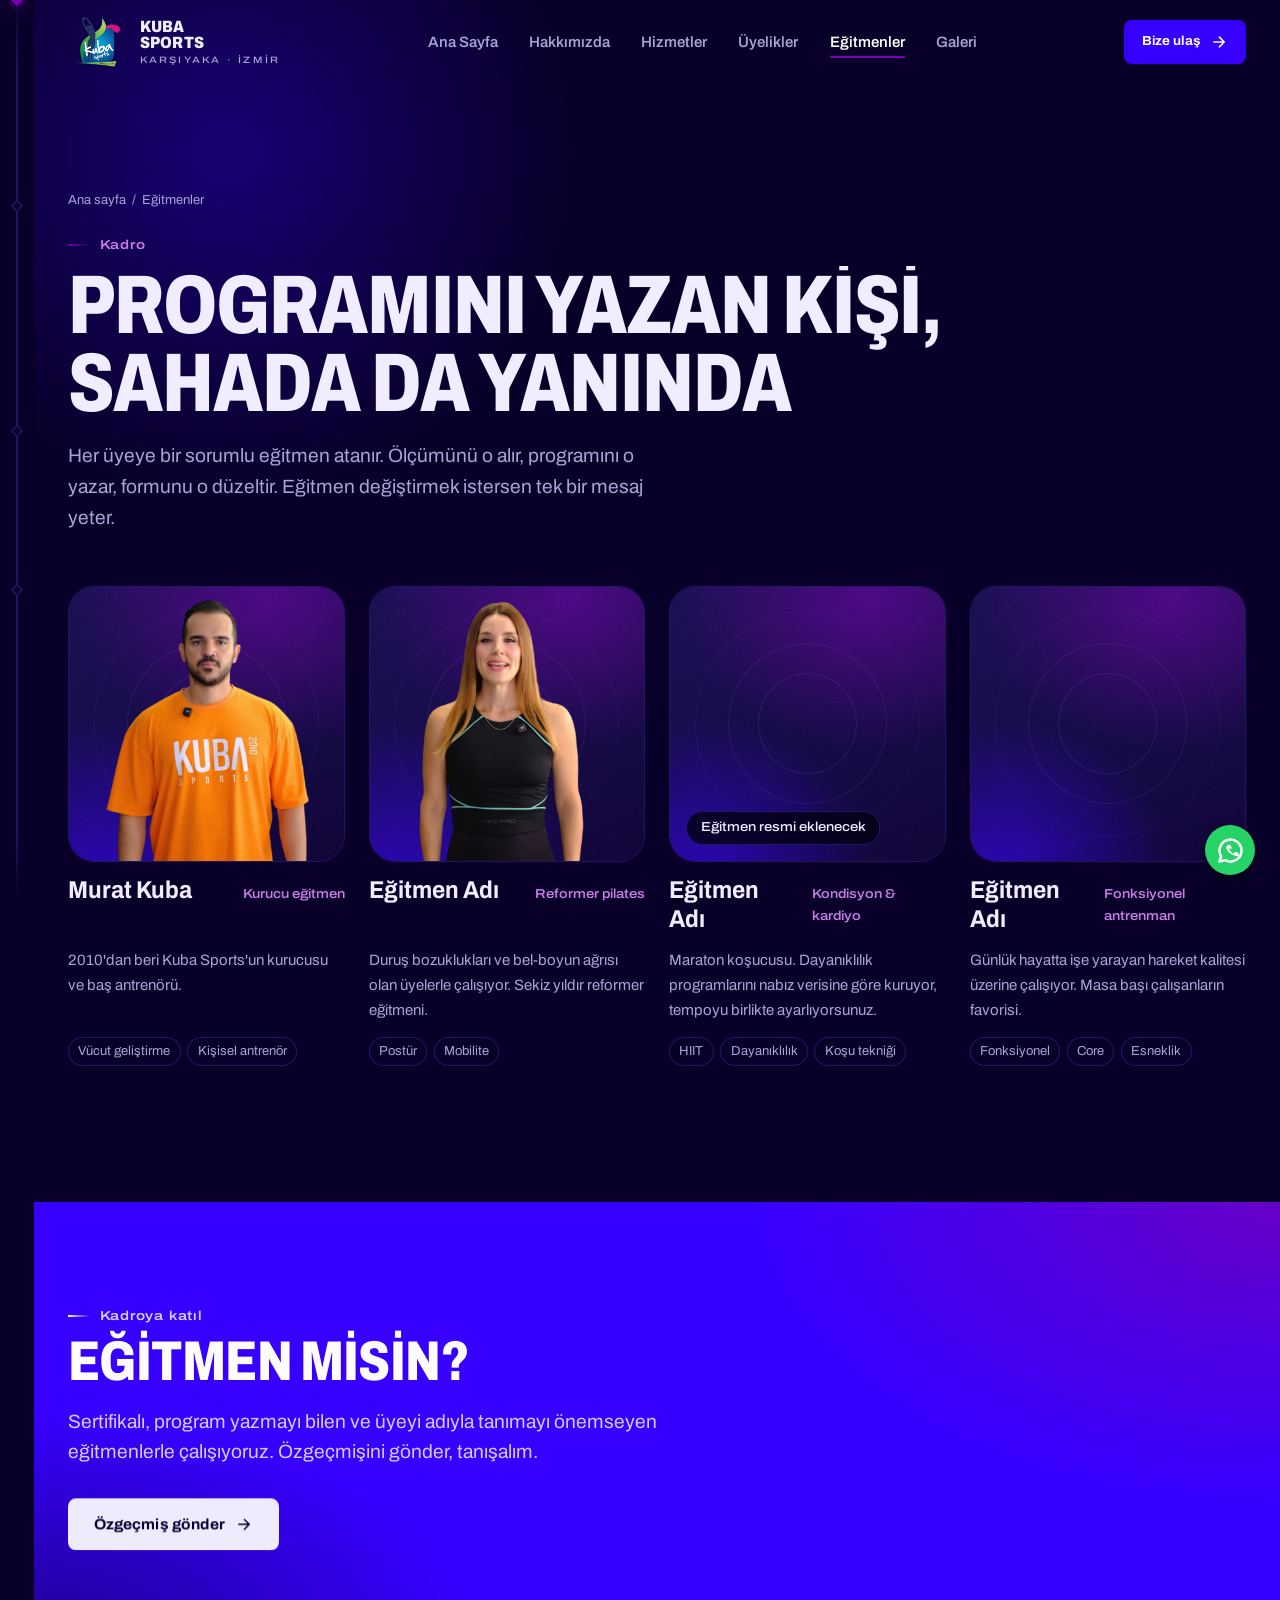
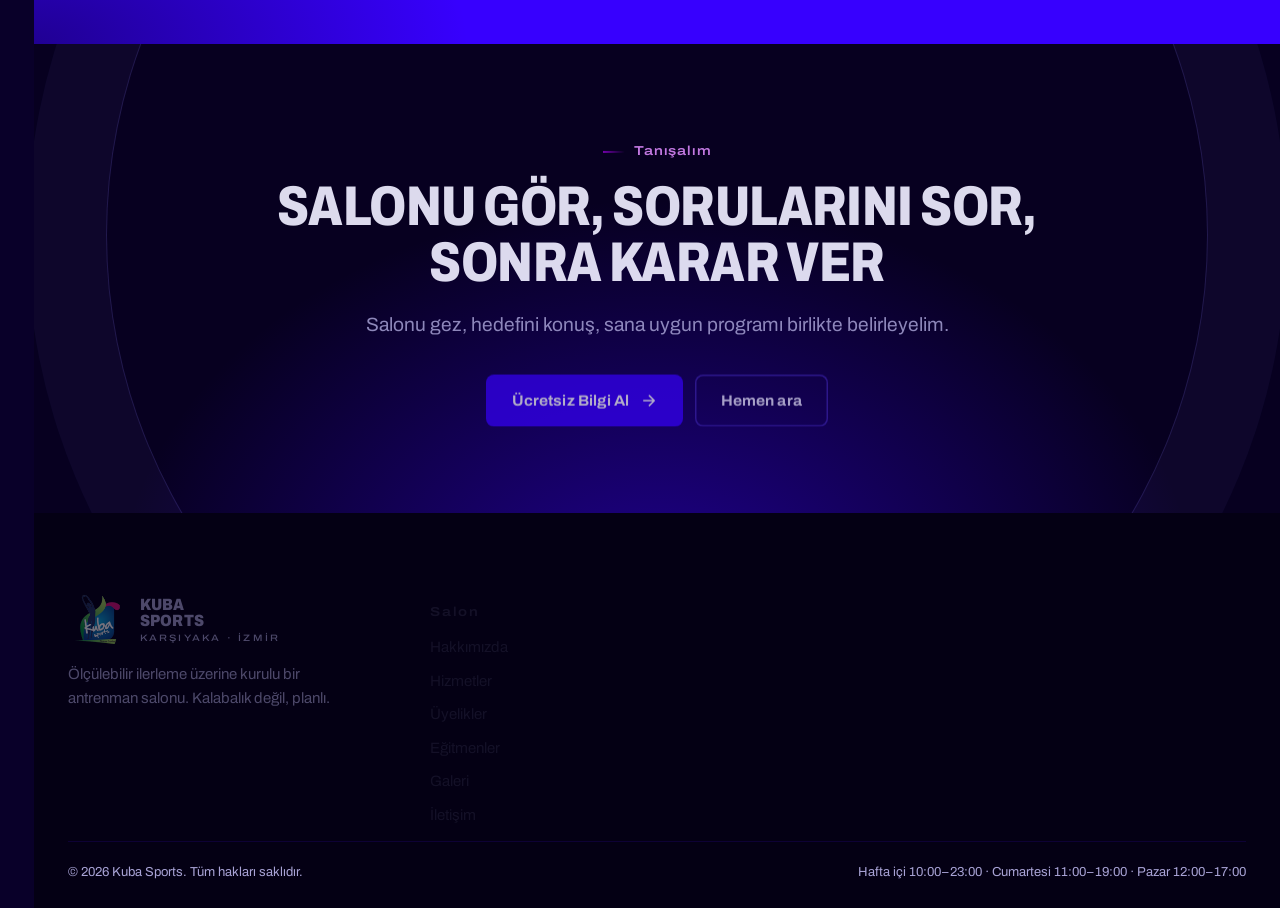
==== commit 2a098050: "changed mobile menu" ====
--- a/egitmenler.html
+++ b/egitmenler.html
@@ -70,18 +70,18 @@
       <span class="brand__name">KUBA<br>SPORTS<span>KARŞIYAKA · İZMİR</span></span>
     </a>
     <nav class="nav" aria-label="Ana menü">
-      <ul><li><a href="index.html">Ana Sayfa</a></li><li><a href="hakkimizda.html">Hakkımızda</a></li><li><a href="hizmetler.html">Hizmetler</a></li><li><a href="egitmenler.html" aria-current="page">Eğitmenler</a></li><li><a href="galeri.html">Galeri</a></li><li><a href="iletisim.html">İletişim</a></li></ul>
+      <ul><li><a href="index.html">Ana Sayfa</a></li><li><a href="hakkimizda.html">Hakkımızda</a></li><li><a href="hizmetler.html">Hizmetler</a></li><li><a href="uyelikler.html">Üyelikler</a></li><li><a href="egitmenler.html" aria-current="page">Eğitmenler</a></li><li><a href="galeri.html">Galeri</a></li></ul>
     </nav>
     <div class="header-actions">
-      <a class="btn btn--sm" href="iletisim.html"><span>Ücretsiz deneme</span><svg class="arrow" viewBox="0 0 24 24" fill="none" stroke="currentColor" stroke-width="2" stroke-linecap="round" stroke-linejoin="round" aria-hidden="true"><path d="M5 12h13M12.5 5.5 19 12l-6.5 6.5"/></svg></a>
+      <a class="btn btn--sm" href="iletisim.html"><span>Bize ulaş</span><svg class="arrow" viewBox="0 0 24 24" fill="none" stroke="currentColor" stroke-width="2" stroke-linecap="round" stroke-linejoin="round" aria-hidden="true"><path d="M5 12h13M12.5 5.5 19 12l-6.5 6.5"/></svg></a>
       <button class="burger" type="button" aria-label="Menüyü aç" aria-expanded="false" aria-controls="drawer"><span></span></button>
     </div>
   </div>
 </header>
 
 <div class="drawer" id="drawer" aria-hidden="true">
-  <a href="index.html">ANA SAYFA<small>00</small></a><a href="hakkimizda.html">HAKKIMIZDA<small>01</small></a><a href="hizmetler.html">HİZMETLER<small>02</small></a><a href="egitmenler.html" aria-current="page">EĞİTMENLER<small>03</small></a><a href="galeri.html">GALERİ<small>04</small></a><a href="iletisim.html">İLETİŞİM<small>05</small></a>
-  <a class="btn" href="iletisim.html"><span>Ücretsiz deneme dersi</span><svg class="arrow" viewBox="0 0 24 24" fill="none" stroke="currentColor" stroke-width="2" stroke-linecap="round" stroke-linejoin="round" aria-hidden="true"><path d="M5 12h13M12.5 5.5 19 12l-6.5 6.5"/></svg></a>
+  <a href="index.html">ANA SAYFA<small>00</small></a><a href="hakkimizda.html">HAKKIMIZDA<small>01</small></a><a href="hizmetler.html">HİZMETLER<small>02</small></a><a href="uyelikler.html">ÜYELİKLER<small>03</small></a><a href="egitmenler.html" aria-current="page">EĞİTMENLER<small>04</small></a><a href="galeri.html">GALERİ<small>05</small></a>
+  <a class="btn" href="iletisim.html"><span>Hemen bize ulaş</span><svg class="arrow" viewBox="0 0 24 24" fill="none" stroke="currentColor" stroke-width="2" stroke-linecap="round" stroke-linejoin="round" aria-hidden="true"><path d="M5 12h13M12.5 5.5 19 12l-6.5 6.5"/></svg></a>
 </div>
 
 <main id="main">
@@ -109,11 +109,11 @@
 
 <section class="cta-band" data-rail>
   <div class="container cta-band__inner reveal-group">
-    <span class="tag">İlk ders bizden</span>
-    <h2 class="h2">SALONU GÖR, BİR DERS DENE,<br>SONRA KARAR VER</h2>
-    <p class="lead" style="text-align:center">Ücretsiz deneme dersinde vücut kompozisyonu ölçümünü alıyor, hedefini konuşuyor ve sana uygun programı birlikte çiziyoruz.</p>
+    <span class="tag">Tanışalım</span>
+    <h2 class="h2">SALONU GÖR, SORULARINI SOR,<br>SONRA KARAR VER</h2>
+    <p class="lead" style="text-align:center">Salonu gez, hedefini konuş, sana uygun programı birlikte belirleyelim.</p>
     <div class="btn-row" style="justify-content:center;margin-top:.8rem">
-      <a class="btn" href="iletisim.html"><span>Ücretsiz deneme dersi al</span><svg class="arrow" viewBox="0 0 24 24" fill="none" stroke="currentColor" stroke-width="2" stroke-linecap="round" stroke-linejoin="round" aria-hidden="true"><path d="M5 12h13M12.5 5.5 19 12l-6.5 6.5"/></svg></a>
+      <a class="btn" href="iletisim.html"><span>Ücretsiz Bilgi Al</span><svg class="arrow" viewBox="0 0 24 24" fill="none" stroke="currentColor" stroke-width="2" stroke-linecap="round" stroke-linejoin="round" aria-hidden="true"><path d="M5 12h13M12.5 5.5 19 12l-6.5 6.5"/></svg></a>
       <a class="btn btn--ghost" href="tel:+905071202010"><span>Hemen ara</span></a>
     </div>
   </div>
@@ -132,7 +132,7 @@
       </div>
       <div>
         <h4>Salon</h4>
-        <ul><li><a href="hakkimizda.html">Hakkımızda</a></li><li><a href="hizmetler.html">Hizmetler</a></li><li><a href="egitmenler.html">Eğitmenler</a></li><li><a href="galeri.html">Galeri</a></li><li><a href="iletisim.html">İletişim</a></li></ul>
+        <ul><li><a href="hakkimizda.html">Hakkımızda</a></li><li><a href="hizmetler.html">Hizmetler</a></li><li><a href="uyelikler.html">Üyelikler</a></li><li><a href="egitmenler.html">Eğitmenler</a></li><li><a href="galeri.html">Galeri</a></li><li><a href="iletisim.html">İletişim</a></li></ul>
       </div>
       <div>
         <h4>Hizmetler</h4>
--- a/assets/css/style.css
+++ b/assets/css/style.css
@@ -173,6 +173,11 @@
 .section--tight{ padding-block:var(--space-5); }
 .section--flush-top{ padding-top:var(--space-4); }
 .section--snug-top{ padding-top:.75rem; }
+/* Birbirine bağlı iki bölüm (ör. Üyelikler: Fitness + Pilates) arasında tek, dar boşluk. */
+.section.section--flush-bottom{ padding-bottom:0; }
+.section--flush-bottom + .section{ padding-top:calc(var(--space-5) + 15px); }
+/* Sayfa başlığından hemen sonra: başlığın alt boşluğu (--space-4) + bu = --space-5 + 15px, yani yukarıdaki bölüm arasıyla aynı. */
+.section.section--after-head{ padding-top:calc(var(--space-5) + 15px - var(--space-4)); }
 .section-head{ display:grid; gap:var(--space-2); margin-bottom:var(--space-4); max-width:70ch; }
 .section-head .h2{ margin-top:.35rem; }
 
@@ -1056,6 +1061,46 @@
 }
 .todo b{ color:var(--paper); font-variation-settings:'wdth' 100,'wght' 640; }
 
+/* Ekranda görünmez, ekran okuyucu okur. */
+.sr-only{
+  position:absolute; width:1px; height:1px; padding:0; margin:-1px;
+  overflow:hidden; clip:rect(0 0 0 0); white-space:nowrap; border:0;
+}
+
+/* Üyelik fiyat kartları (uyelikler.html) — içerik data/fiyatlar.js'ten, main.js §3b */
+.price__chip{ font-size:var(--fs-xs); color:var(--plum-lit); letter-spacing:.06em; font-variation-settings:'wdth' 114,'wght' 600; text-transform:uppercase; }
+.price__amount{ display:grid; gap:.2rem; margin-top:.2rem; }
+.price__amount del{ font-size:var(--fs-sm); color:var(--paper-dim); text-decoration-thickness:1.5px; text-decoration-color:rgba(255,151,172,.8); }
+.price__amount strong{
+  font-size:clamp(1.8rem,2.6vw,2.2rem); line-height:1.05; color:var(--white);
+  font-variation-settings:'wdth' 82,'wght' 830; font-weight:normal;
+}
+.price .card__foot{ margin-top:auto; }
+.price-extras,.price-notes{ display:flex; flex-wrap:wrap; gap:.4rem 1.6rem; margin-top:var(--space-3); font-size:var(--fs-sm); color:var(--paper-dim); }
+.price-extras b{ color:var(--paper); font-weight:normal; font-variation-settings:'wght' 640; }
+.price-notes{ display:grid; gap:.45rem; margin-top:var(--space-4); padding-top:var(--space-3); border-top:1px solid var(--ink-700); font-size:var(--fs-xs); }
+.price-notes li::before{ content:'*'; margin-right:.45rem; color:var(--plum-lit); }
+/* Gündüz kampanyası: ayrı, dikkat çeken kutu */
+.price-promo{
+  margin-top:var(--space-4); padding:var(--space-3);
+  border-radius:var(--radius-l);
+  background:radial-gradient(120% 90% at 100% 0%, rgba(121,0,178,.35), transparent 60%),
+             linear-gradient(160deg, rgba(55,0,254,.22), rgba(9,0,41,.2));
+  box-shadow:inset 0 0 0 1.5px var(--volt-lit), 0 26px 50px -30px var(--volt);
+  display:grid; gap:var(--space-3);
+}
+.price-promo:empty{ display:none; }
+.price-promo__head{ display:grid; gap:.35rem; }
+.price-promo__head p{ color:var(--paper-dim); font-size:var(--fs-sm); }
+.price-promo__badge{
+  width:max-content; padding:.28rem .7rem; border-radius:99px;
+  background:var(--volt); color:var(--white);
+  font-size:.7rem; letter-spacing:.14em; text-transform:uppercase; font-variation-settings:'wdth' 116,'wght' 680;
+}
+@media (min-width:1040px){
+  .price-promo{ grid-template-columns:minmax(0,1fr) minmax(0,2fr); align-items:center; padding:var(--space-4); }
+}
+
 /* ---------- 18. Animasyon ---------- */
 /* İçerik varsayılan olarak GÖRÜNÜRDÜR. Gizleme yalnızca html.anim varken
    uygulanır; bu sınıf <head> içindeki satır içi betikle, IntersectionObserver
